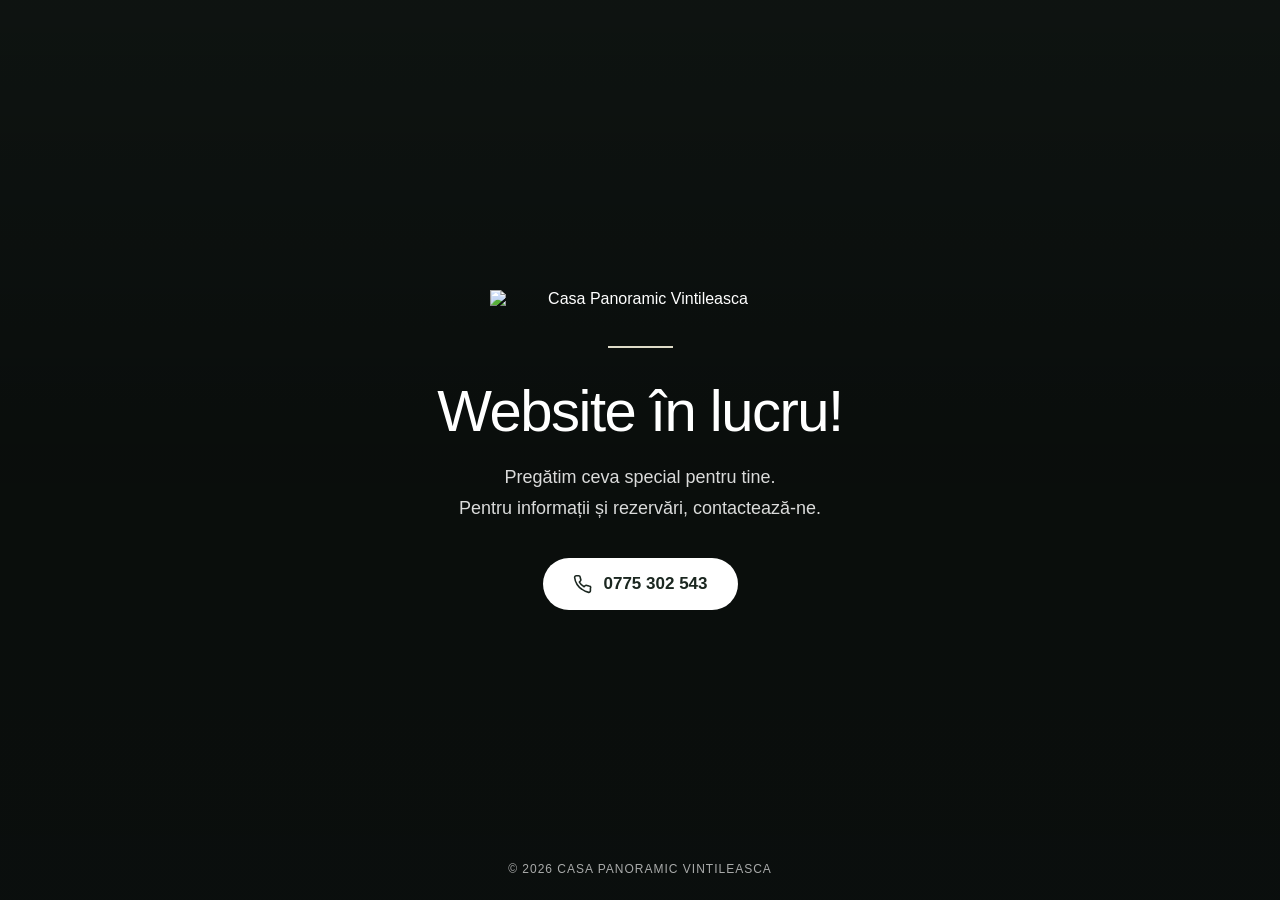
==== index.html @ 6de9b527 "Create index.html" ====
<!DOCTYPE html>
<html lang="ro">
<head>
  <meta charset="UTF-8">
  <meta name="viewport" content="width=device-width, initial-scale=1.0">
  <meta name="theme-color" content="#17201c">

  <title>Casa Panoramic Vintileasca | Website în lucru</title>
  <meta name="description" content="Casa Panoramic Vintileasca – Website în lucru. Pentru informații și rezervări sunați la 0775 302 543.">

  <style>
    * {
      margin: 0;
      padding: 0;
      box-sizing: border-box;
    }

    html, body {
      width: 100%;
      min-height: 100%;
    }

    body {
      font-family: Arial, Helvetica, sans-serif;
      color: #fff;
      background: #17201c;
    }

    .landing {
      position: relative;
      min-height: 100vh;
      min-height: 100svh;
      display: flex;
      justify-content: center;
      align-items: center;
      text-align: center;
      padding: 50px 20px;
      isolation: isolate;
      overflow: hidden;
    }

    .landing::before {
      content: "";
      position: absolute;
      inset: 0;
      z-index: -2;
      background-image: url("landingpage-bg.jpg");
      background-size: cover;
      background-position: center;
      background-repeat: no-repeat;
    }

    .landing::after {
      content: "";
      position: absolute;
      inset: 0;
      z-index: -1;
      background: linear-gradient(
        180deg,
        rgba(0,0,0,.40) 0%,
        rgba(0,0,0,.58) 50%,
        rgba(0,0,0,.55) 100%
      );
    }

    .content {
      width: 100%;
      max-width: 700px;
      display: flex;
      flex-direction: column;
      align-items: center;
      animation: fadeIn 1s ease both;
    }

    .logo {
      display: block;
      width: min(300px, 75vw);
      height: auto;
      object-fit: contain;
      margin-bottom: 38px;
    }

    .divider {
      width: 65px;
      height: 2px;
      background: #dedbc7;
      margin-bottom: 30px;
    }

    h1 {
      font-size: clamp(32px, 5vw, 58px);
      font-weight: 500;
      letter-spacing: -1.5px;
      line-height: 1.15;
      margin-bottom: 18px;
    }

    .description {
      font-size: clamp(15px, 2vw, 18px);
      color: rgba(255,255,255,.85);
      line-height: 1.7;
      margin-bottom: 35px;
    }

    .phone {
      display: inline-flex;
      align-items: center;
      justify-content: center;
      gap: 12px;
      padding: 16px 30px;
      background: #fff;
      color: #1b2720;
      text-decoration: none;
      font-size: 17px;
      font-weight: 600;
      border-radius: 50px;
      transition: all .25s ease;
    }

    .phone:hover {
      background: #e7e5d8;
      transform: translateY(-3px);
      box-shadow: 0 8px 25px rgba(0,0,0,.2);
    }

    .phone svg {
      width: 19px;
      height: 19px;
      fill: none;
      stroke: currentColor;
      stroke-width: 2;
      stroke-linecap: round;
      stroke-linejoin: round;
    }

    .footer {
      position: absolute;
      bottom: 24px;
      left: 15px;
      right: 15px;
      text-align: center;
      font-size: 12px;
      letter-spacing: 1px;
      color: rgba(255,255,255,.65);
    }

    @keyframes fadeIn {
      from {
        opacity: 0;
        transform: translateY(20px);
      }
      to {
        opacity: 1;
        transform: translateY(0);
      }
    }

    @media (max-width: 600px) {
      .landing {
        padding: 55px 22px 75px;
      }

      .landing::before {
        background-position: center center;
      }

      .logo {
        width: min(245px, 70vw);
        margin-bottom: 30px;
      }

      h1 {
        letter-spacing: -.5px;
      }

      .description {
        margin-bottom: 28px;
      }

      .phone {
        padding: 15px 26px;
        font-size: 16px;
      }
    }

    @media (prefers-reduced-motion: reduce) {
      .content {
        animation: none;
      }

      .phone {
        transition: none;
      }
    }
  </style>
</head>
<body>

  <main class="landing">
    <div class="content">

      <img
        src="casa-logo.png"
        alt="Casa Panoramic Vintileasca"
        class="logo"
      >

      <div class="divider"></div>

      <h1>Website în lucru!</h1>

      <p class="description">
        Pregătim ceva special pentru tine.<br>
        Pentru informații și rezervări, contactează-ne.
      </p>

      <a class="phone" href="tel:+40775302543">
        <svg viewBox="0 0 24 24" aria-hidden="true">
          <path d="M22 16.92v3a2 2 0 0 1-2.18 2A19.79 19.79 0 0 1 11.19 18a19.5 19.5 0 0 1-6-6A19.79 19.79 0 0 1 2.09 3.18 2 2 0 0 1 4.08 1h3a2 2 0 0 1 2 1.72c.12.96.35 1.9.68 2.81a2 2 0 0 1-.45 2.11L8.04 8.91a16 16 0 0 0 6 6l1.27-1.27a2 2 0 0 1 2.11-.45c.91.33 1.85.56 2.81.68A2 2 0 0 1 22 16.92z"/>
        </svg>
        0775 302 543
      </a>

    </div>

    <footer class="footer">
      © 2026 CASA PANORAMIC VINTILEASCA
    </footer>
  </main>

</body>
</html>
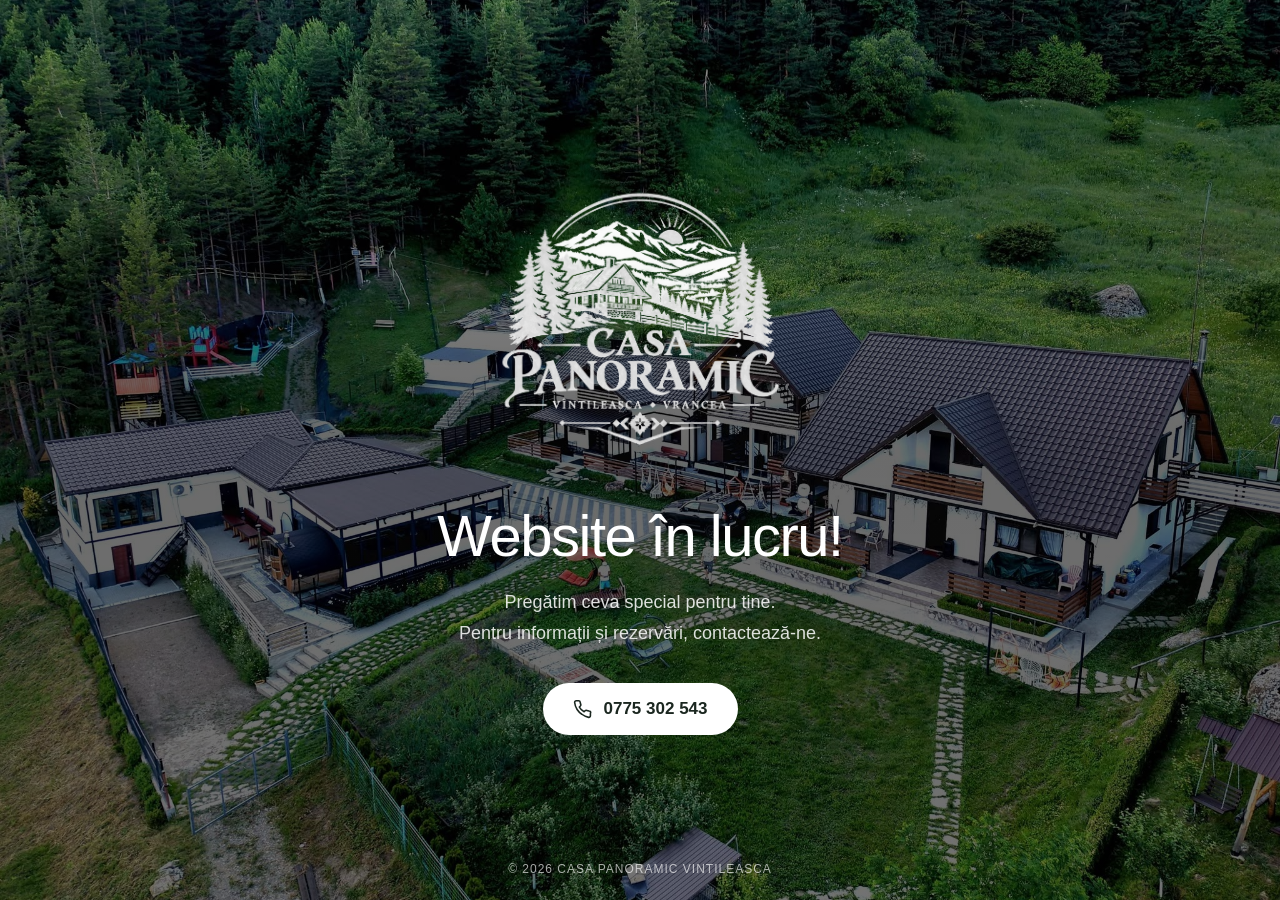
==== commit 01fc811e: "Hide divider element in index.html" ====
--- a/index.html
+++ b/index.html
@@ -82,6 +82,7 @@
     }
 
     .divider {
+      display: none !important;
       width: 65px;
       height: 2px;
       background: #dedbc7;
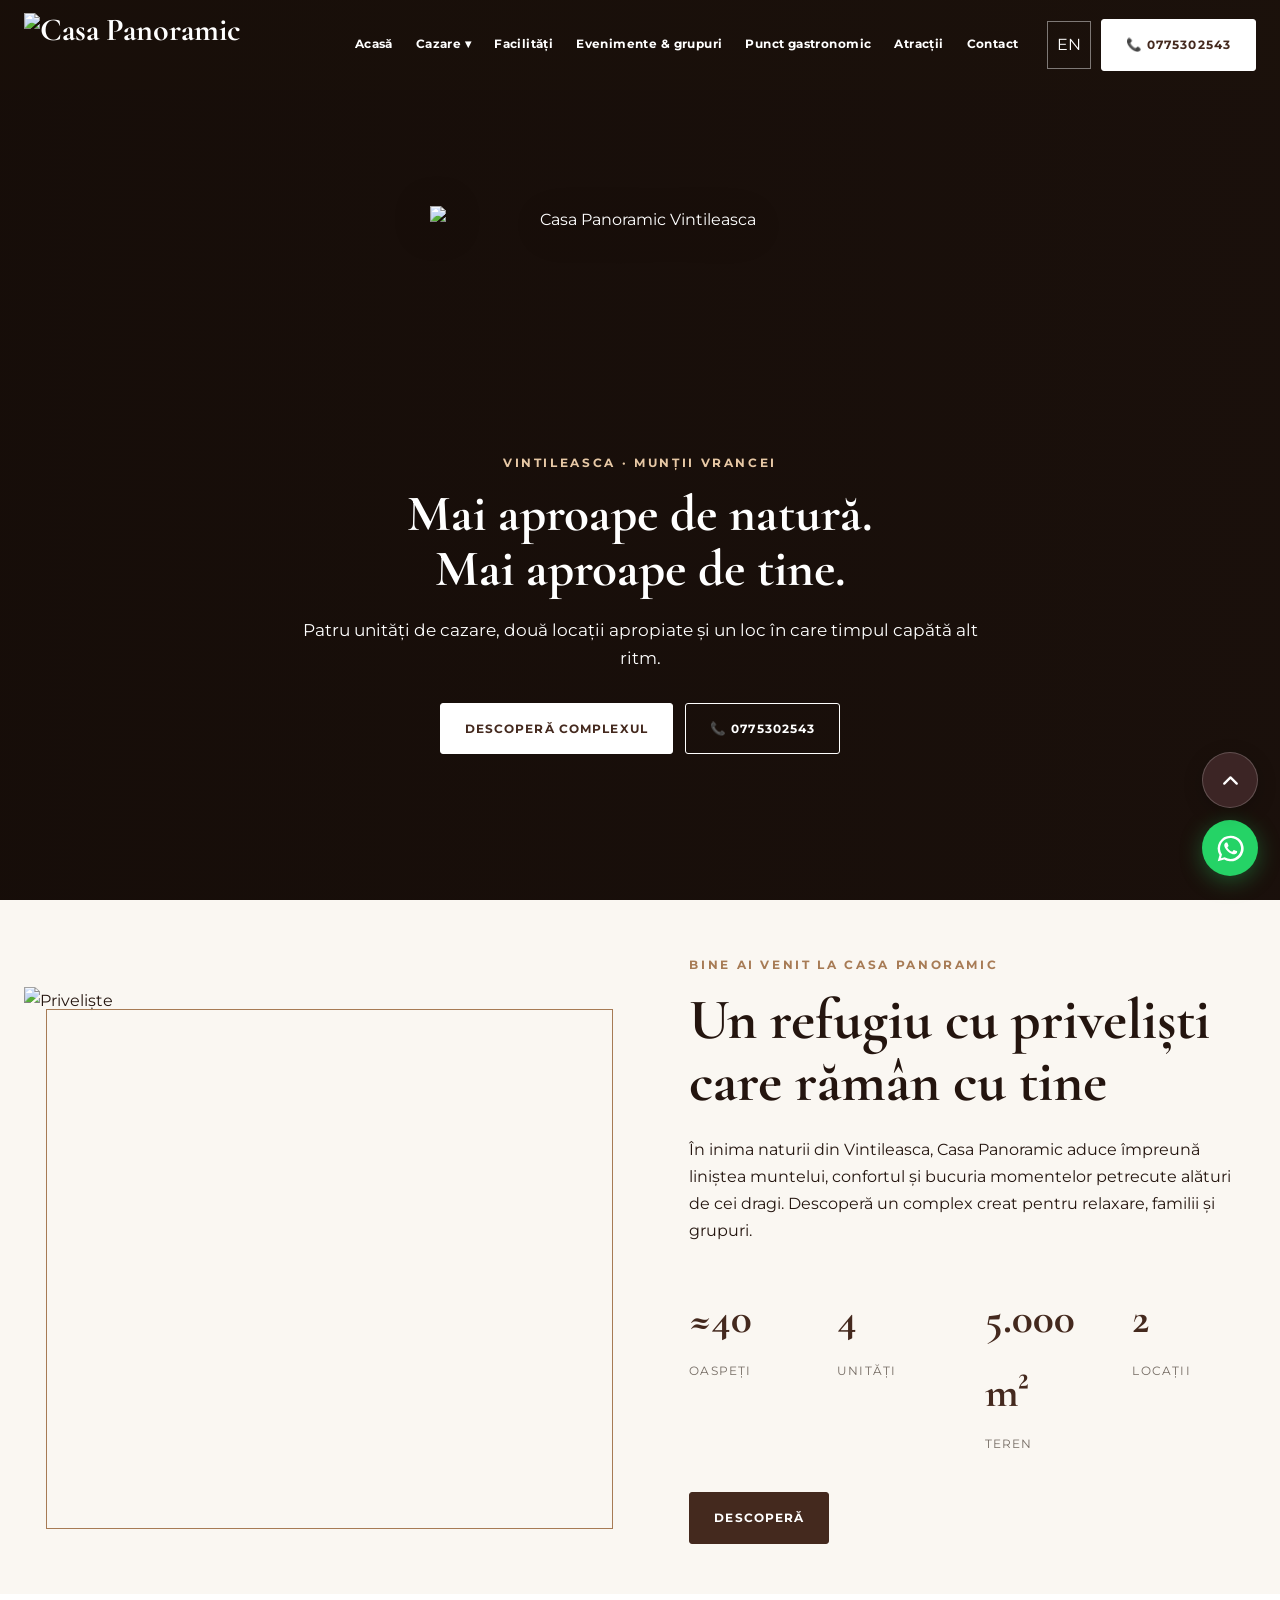
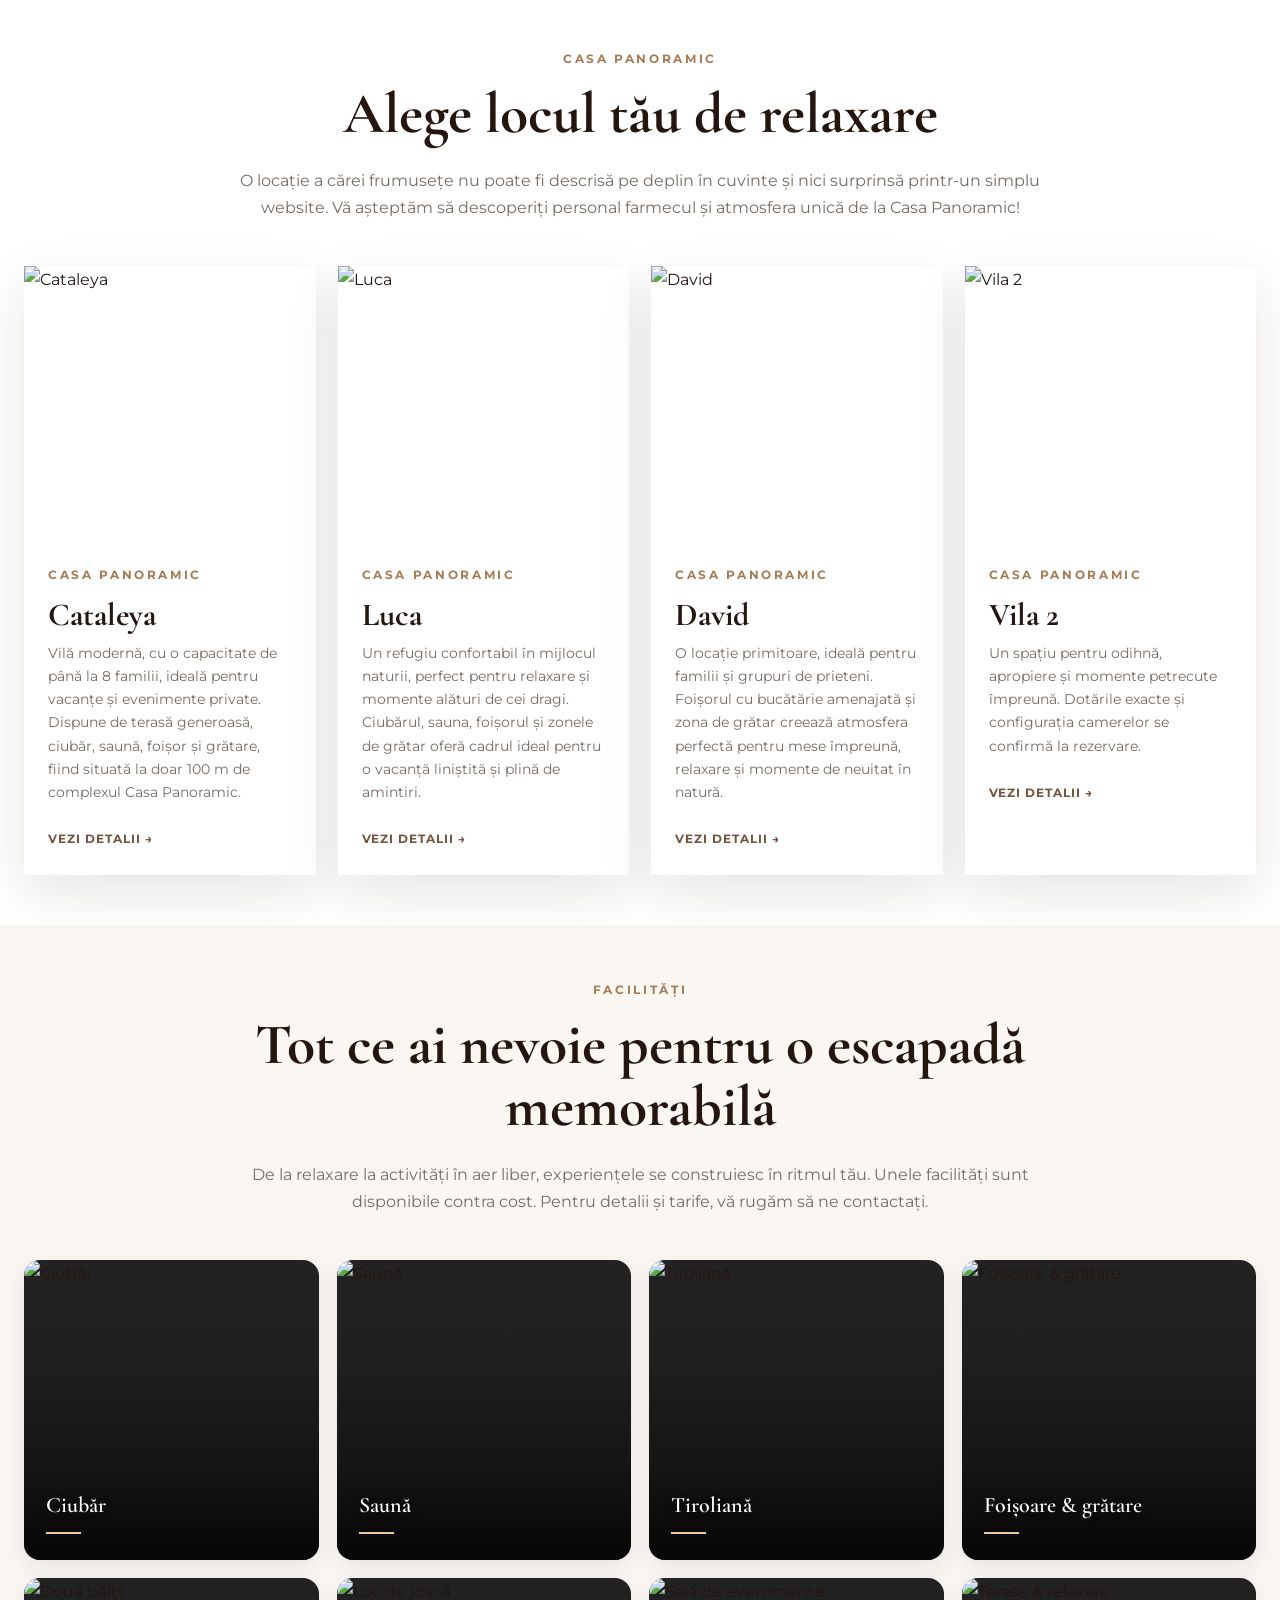
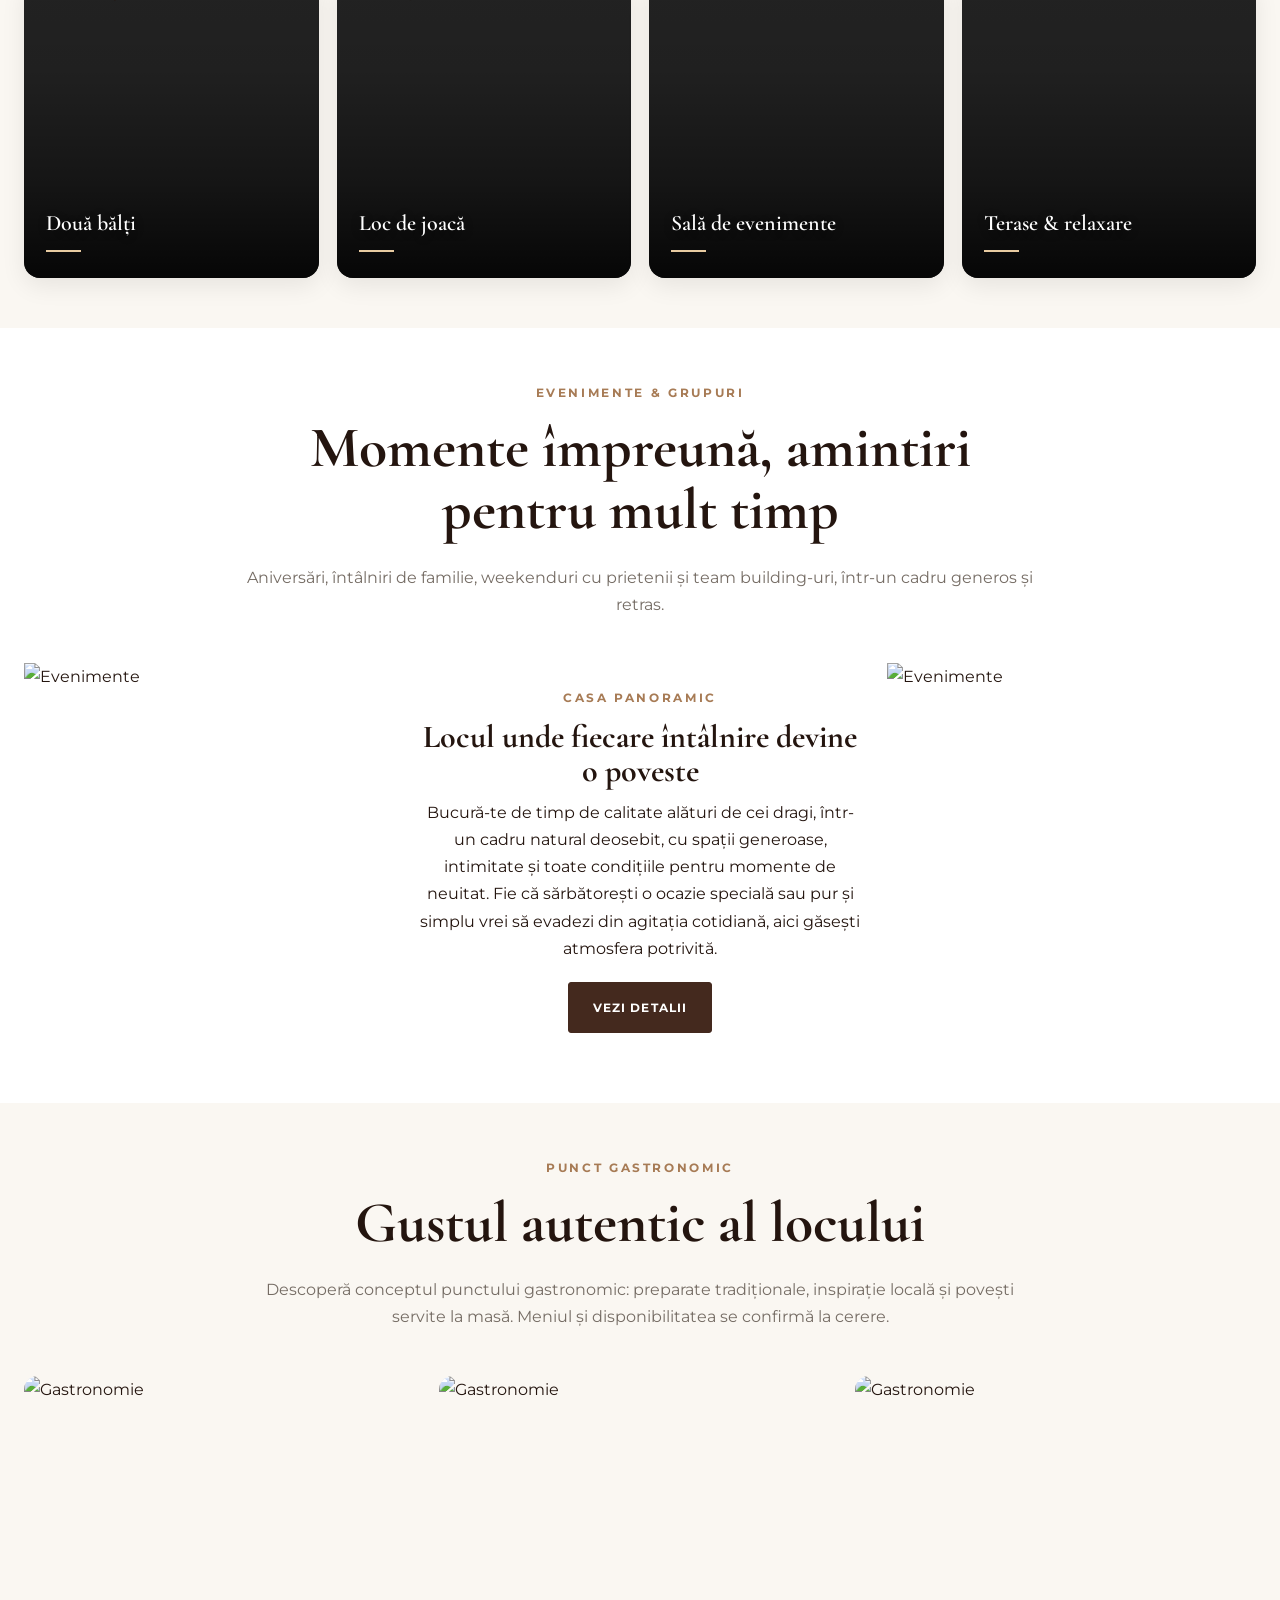
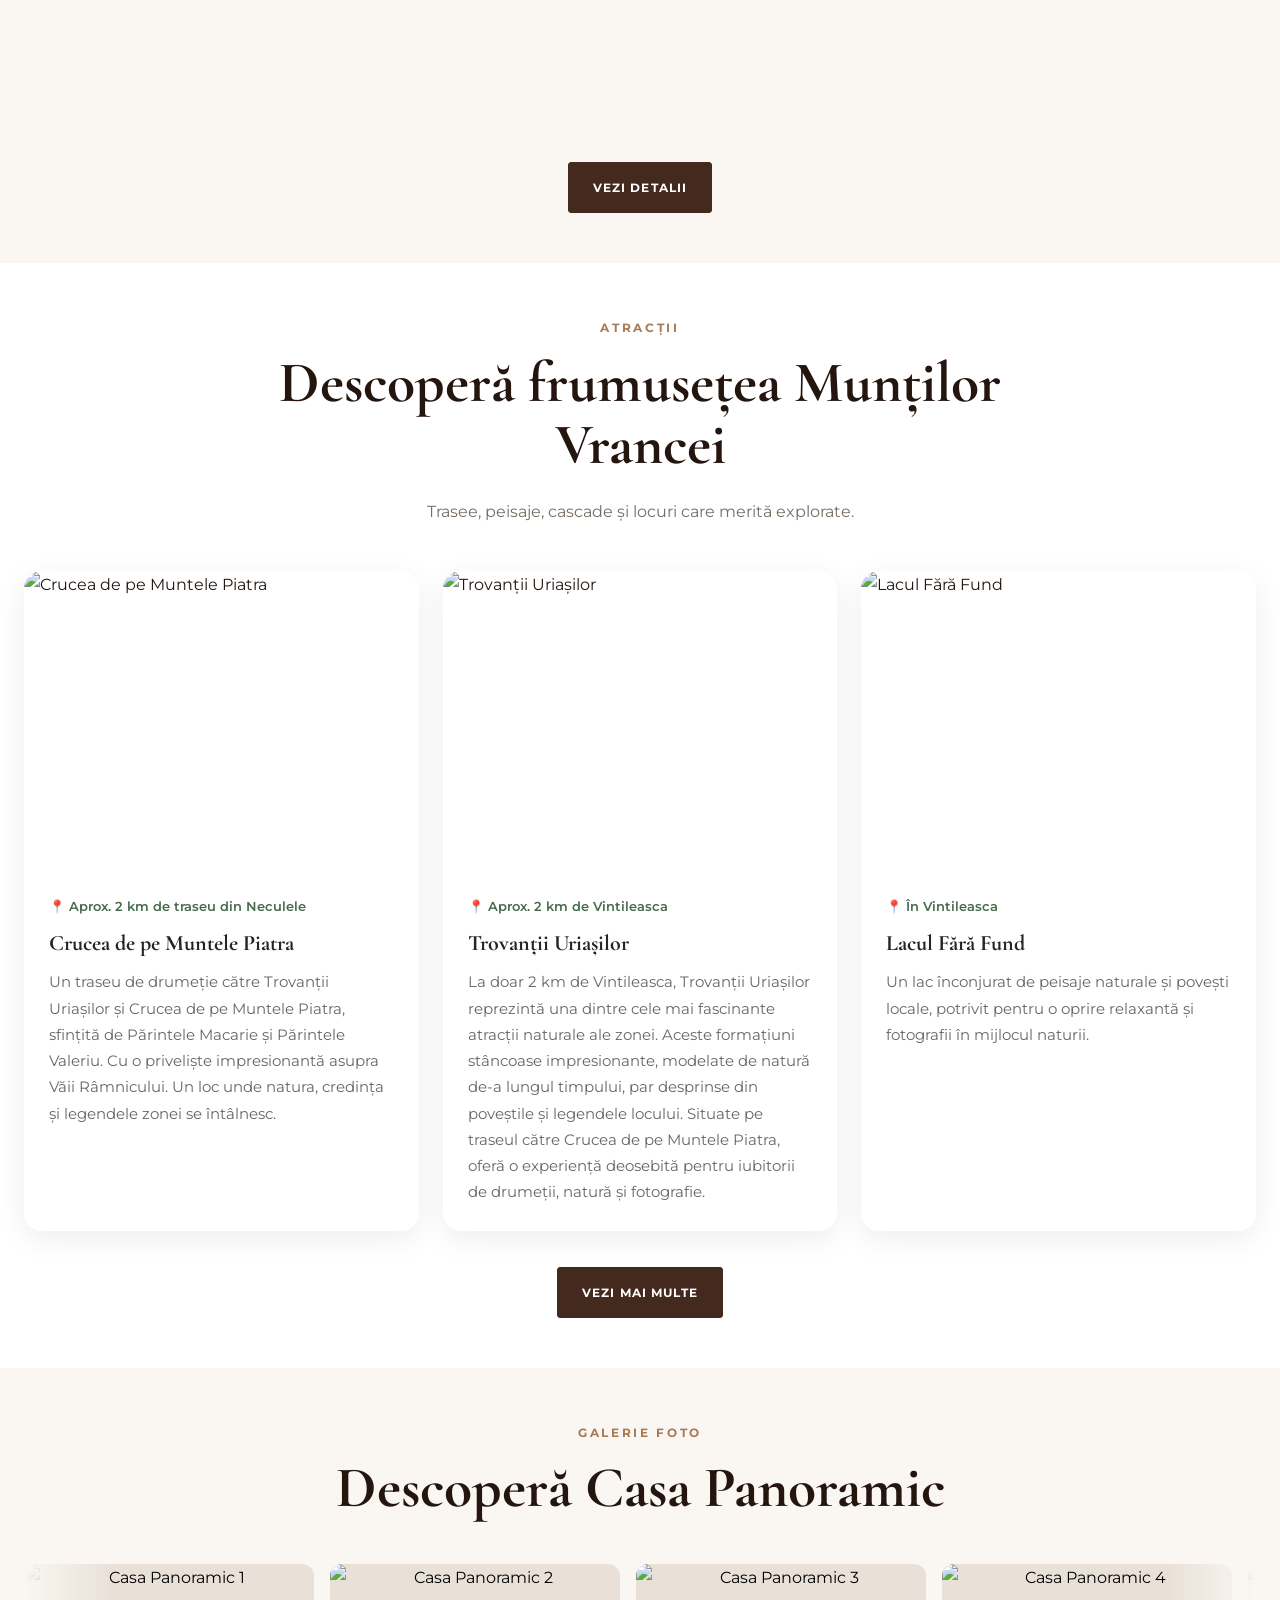
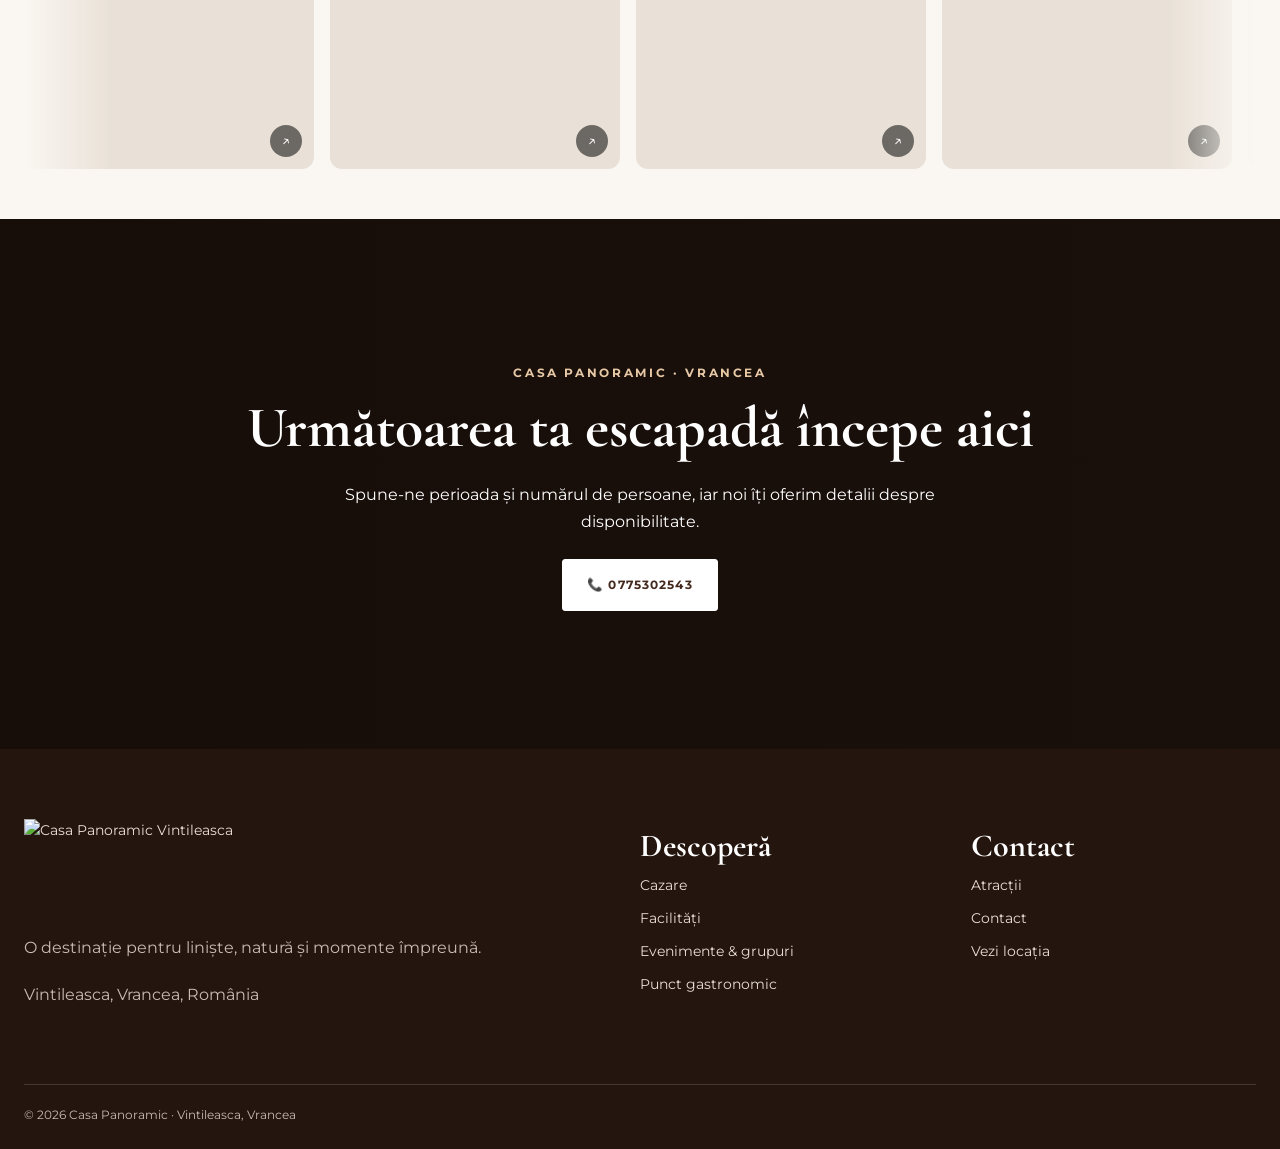
==== commit c018aa71: "Add files via upload" ====
--- a/index.html
+++ b/index.html
@@ -1,234 +1 @@
-
-<!DOCTYPE html>
-<html lang="ro">
-<head>
-  <meta charset="UTF-8">
-  <meta name="viewport" content="width=device-width, initial-scale=1.0">
-  <meta name="theme-color" content="#17201c">
-
-  <title>Casa Panoramic Vintileasca | Website în lucru</title>
-  <meta name="description" content="Casa Panoramic Vintileasca – Website în lucru. Pentru informații și rezervări sunați la 0775 302 543.">
-
-  <style>
-    * {
-      margin: 0;
-      padding: 0;
-      box-sizing: border-box;
-    }
-
-    html, body {
-      width: 100%;
-      min-height: 100%;
-    }
-
-    body {
-      font-family: Arial, Helvetica, sans-serif;
-      color: #fff;
-      background: #17201c;
-    }
-
-    .landing {
-      position: relative;
-      min-height: 100vh;
-      min-height: 100svh;
-      display: flex;
-      justify-content: center;
-      align-items: center;
-      text-align: center;
-      padding: 50px 20px;
-      isolation: isolate;
-      overflow: hidden;
-    }
-
-    .landing::before {
-      content: "";
-      position: absolute;
-      inset: 0;
-      z-index: -2;
-      background-image: url("landingpage-bg.jpg");
-      background-size: cover;
-      background-position: center;
-      background-repeat: no-repeat;
-    }
-
-    .landing::after {
-      content: "";
-      position: absolute;
-      inset: 0;
-      z-index: -1;
-      background: linear-gradient(
-        180deg,
-        rgba(0,0,0,.40) 0%,
-        rgba(0,0,0,.58) 50%,
-        rgba(0,0,0,.55) 100%
-      );
-    }
-
-    .content {
-      width: 100%;
-      max-width: 700px;
-      display: flex;
-      flex-direction: column;
-      align-items: center;
-      animation: fadeIn 1s ease both;
-    }
-
-    .logo {
-      display: block;
-      width: min(300px, 75vw);
-      height: auto;
-      object-fit: contain;
-      margin-bottom: 38px;
-    }
-
-    .divider {
-      display: none !important;
-      width: 65px;
-      height: 2px;
-      background: #dedbc7;
-      margin-bottom: 30px;
-    }
-
-    h1 {
-      font-size: clamp(32px, 5vw, 58px);
-      font-weight: 500;
-      letter-spacing: -1.5px;
-      line-height: 1.15;
-      margin-bottom: 18px;
-    }
-
-    .description {
-      font-size: clamp(15px, 2vw, 18px);
-      color: rgba(255,255,255,.85);
-      line-height: 1.7;
-      margin-bottom: 35px;
-    }
-
-    .phone {
-      display: inline-flex;
-      align-items: center;
-      justify-content: center;
-      gap: 12px;
-      padding: 16px 30px;
-      background: #fff;
-      color: #1b2720;
-      text-decoration: none;
-      font-size: 17px;
-      font-weight: 600;
-      border-radius: 50px;
-      transition: all .25s ease;
-    }
-
-    .phone:hover {
-      background: #e7e5d8;
-      transform: translateY(-3px);
-      box-shadow: 0 8px 25px rgba(0,0,0,.2);
-    }
-
-    .phone svg {
-      width: 19px;
-      height: 19px;
-      fill: none;
-      stroke: currentColor;
-      stroke-width: 2;
-      stroke-linecap: round;
-      stroke-linejoin: round;
-    }
-
-    .footer {
-      position: absolute;
-      bottom: 24px;
-      left: 15px;
-      right: 15px;
-      text-align: center;
-      font-size: 12px;
-      letter-spacing: 1px;
-      color: rgba(255,255,255,.65);
-    }
-
-    @keyframes fadeIn {
-      from {
-        opacity: 0;
-        transform: translateY(20px);
-      }
-      to {
-        opacity: 1;
-        transform: translateY(0);
-      }
-    }
-
-    @media (max-width: 600px) {
-      .landing {
-        padding: 55px 22px 75px;
-      }
-
-      .landing::before {
-        background-position: center center;
-      }
-
-      .logo {
-        width: min(245px, 70vw);
-        margin-bottom: 30px;
-      }
-
-      h1 {
-        letter-spacing: -.5px;
-      }
-
-      .description {
-        margin-bottom: 28px;
-      }
-
-      .phone {
-        padding: 15px 26px;
-        font-size: 16px;
-      }
-    }
-
-    @media (prefers-reduced-motion: reduce) {
-      .content {
-        animation: none;
-      }
-
-      .phone {
-        transition: none;
-      }
-    }
-  </style>
-</head>
-<body>
-
-  <main class="landing">
-    <div class="content">
-
-      <img
-        src="casa-logo.png"
-        alt="Casa Panoramic Vintileasca"
-        class="logo"
-      >
-
-      <div class="divider"></div>
-
-      <h1>Website în lucru!</h1>
-
-      <p class="description">
-        Pregătim ceva special pentru tine.<br>
-        Pentru informații și rezervări, contactează-ne.
-      </p>
-
-      <a class="phone" href="tel:+40775302543">
-        <svg viewBox="0 0 24 24" aria-hidden="true">
-          <path d="M22 16.92v3a2 2 0 0 1-2.18 2A19.79 19.79 0 0 1 11.19 18a19.5 19.5 0 0 1-6-6A19.79 19.79 0 0 1 2.09 3.18 2 2 0 0 1 4.08 1h3a2 2 0 0 1 2 1.72c.12.96.35 1.9.68 2.81a2 2 0 0 1-.45 2.11L8.04 8.91a16 16 0 0 0 6 6l1.27-1.27a2 2 0 0 1 2.11-.45c.91.33 1.85.56 2.81.68A2 2 0 0 1 22 16.92z"/>
-        </svg>
-        0775 302 543
-      </a>
-
-    </div>
-
-    <footer class="footer">
-      © 2026 CASA PANORAMIC VINTILEASCA
-    </footer>
-  </main>
-
-</body>
-</html>
+<!doctype html><html lang="ro"><head><meta charset="utf-8"><meta name="viewport" content="width=device-width,initial-scale=1"><meta name="theme-color" content="#44291e"><meta name="description" content="Casa Panoramic Vintileasca, Vrancea — cazare în natură, vile și case, facilități, evenimente și gastronomie locală."><link rel="preconnect" href="https://fonts.googleapis.com"><link rel="preconnect" href="https://fonts.gstatic.com" crossorigin><link href="https://fonts.googleapis.com/css2?family=Cormorant+Garamond:wght@400;500;600;700&family=Montserrat:wght@400;500;600;700&display=swap" rel="stylesheet"><link rel="stylesheet" href="style.css"><title>Casa Panoramic | Vintileasca</title></head><body><div id="app"></div><script src="config.js"></script><script src="site.js"></script></body></html>
--- a/style.css
+++ b/style.css
@@ -0,0 +1,1280 @@
+:root{--chocolate:#44291e;--chocolate-dark:#24150f;--chocolate-light:#76513d;--cream:#faf7f2;--white:#fff;--sand:#e8ded0;--muted:#756c64;--accent:#a77b55;--overlay:rgba(24,16,12,.53);--radius:18px;--max:1240px;--shadow:0 18px 50px rgba(43,25,14,.11)}
+*{box-sizing:border-box}html{scroll-behavior:smooth}body{margin:0;background:var(--cream);color:var(--chocolate-dark);font-family:'Montserrat',Arial,sans-serif;line-height:1.7}h1,h2,h3,.brand{font-family:'Cormorant Garamond',Georgia,serif;line-height:1.08}h1{font-size:clamp(2.5rem,4vw,7rem);margin:18px 0}h2{font-size:clamp(2.6rem,4.5vw,4.7rem);margin:12px 0 22px}h3{font-size:2rem;margin:10px 0}p{margin:0 0 20px}a{text-decoration:none;color:inherit}img{display:block;max-width:100%}button,input,textarea{font:inherit}.container{width:min(var(--max),calc(100% - 48px));margin:auto}.eyebrow{text-transform:uppercase;letter-spacing:.23em;font-size:.72rem;font-weight:700;color:var(--accent)}.btn{display:inline-flex;align-items:center;justify-content:center;gap:12px;background:var(--chocolate);color:var(--white);padding:14px 24px;border:1px solid var(--chocolate);border-radius:3px;font-size:.78rem;letter-spacing:.09em;text-transform:uppercase;font-weight:700;cursor:pointer;transition:.25s}.btn:hover{background:var(--chocolate-light);transform:translateY(-2px)}.btn.light{background:var(--white);color:var(--chocolate);border-color:var(--white)}.btn.outline{background:transparent;color:inherit;border-color:currentColor}.site-header{position:fixed;top:0;left:0;width:100%;z-index:100;background:rgba(35,22,16,.18);color:white;transition:.3s}.site-header.scrolled,.site-header.open{background:var(--chocolate-dark);box-shadow:0 8px 30px #0002}.nav{height:90px;display:flex;align-items:center;gap:28px}.brand{font-size:2rem;font-weight:700;white-space:nowrap}.brand small{display:block;font:500 .55rem Montserrat,Arial,sans-serif;letter-spacing:.24em;text-transform:uppercase}.nav-links{display:flex;align-items:center;gap:23px;margin-left:auto}.nav-links>a,.dropdown-toggle{font-size:.73rem;font-weight:700;letter-spacing:.035em;color:inherit}.dropdown{position:relative}.dropdown-toggle{border:0;background:transparent;cursor:pointer;padding:16px 0}.dropdown-menu{position:absolute;top:100%;left:0;min-width:210px;background:var(--white);color:var(--chocolate);box-shadow:var(--shadow);padding:10px;display:none}.dropdown:hover .dropdown-menu,.dropdown:focus-within .dropdown-menu,.dropdown.active .dropdown-menu{display:grid}.dropdown-menu a{padding:9px 12px;font-size:.8rem}.dropdown-menu a:hover{background:var(--cream)}.nav-actions{display:flex;align-items:center;gap:10px}.lang{background:transparent;color:white;border:1px solid #ffffff70;padding:9px;cursor:pointer}.menu-toggle{display:none;background:none;color:white;border:0;font-size:1.6rem}.hero,.video-band{position:relative;overflow:hidden;color:white;background:var(--chocolate-dark)}.hero{min-height:100svh;display:flex;align-items:center;text-align:center}.hero.inner{min-height:68vh}.hero:after,.video-band:after{content:'';position:absolute;inset:0;background:linear-gradient(90deg,rgba(18,10,6,.6),rgba(18,10,6,.28)),var(--overlay)}.hero video,.video-band video,.hero .fallback,.video-band .fallback{position:absolute;width:100%;height:100%;inset:0;object-fit:cover}.hero .content,.video-band .content{position:relative;z-index:2;width:min(960px,calc(100% - 40px));margin:auto;padding:150px 0 90px}.hero .eyebrow,.video-band .eyebrow{color:#e7c8a5}.hero p{font-size:1.05rem;max-width:680px;margin:0 auto 30px}.hero-buttons{display:flex;justify-content:center;gap:12px;flex-wrap:wrap}.section{padding:50px 0}.section.alt{background:white}.section-head{text-align:center;max-width:800px;margin:0 auto 45px}.section-head p{color:var(--muted)}.split{display:grid;grid-template-columns:1fr 1fr;gap:8%;align-items:center}.split .image-wrap{position:relative}.split img{width:100%;height:520px;object-fit:cover}.split .image-wrap:after{content:'';position:absolute;border:1px solid var(--accent);inset:22px -22px -22px 22px;pointer-events:none}.split.reverse .image-wrap{order:2}.stat-row{display:grid;grid-template-columns:repeat(4,1fr);gap:24px;margin-top:38px}.stat strong{display:block;font-family:'Cormorant Garamond',Georgia,serif;font-size:2.7rem;color:var(--chocolate)}.stat span{font-size:.75rem;color:var(--muted);text-transform:uppercase;letter-spacing:.1em}.cards{display:grid;grid-template-columns:repeat(4,1fr);gap:22px}.card{background:white;box-shadow:var(--shadow);overflow:hidden;transition:transform .3s}.card:hover{transform:translateY(-7px)}.card img{height:270px;width:100%;object-fit:cover;transition:transform .6s}.card:hover img{transform:scale(1.045)}.card .card-body{padding:24px}.card p{font-size:.85rem;color:var(--muted)}.card .text-link{font-weight:700;font-size:.78rem;color:var(--chocolate-light);text-transform:uppercase;letter-spacing:.08em}.video-band{min-height:530px;display:flex;align-items:center;text-align:center}.video-band .content{padding:120px 0}.video-band p{max-width:680px;margin:0 auto 24px}.feature-grid{display:grid;grid-template-columns:repeat(4,1fr);gap:18px}.feature{padding:35px 20px;background:white;border:1px solid var(--sand);text-align:center}.feature .symbol{font-size:2rem;color:var(--accent)}.feature h3{font-size:1.6rem}.photo-triptych{display:grid;grid-template-columns:repeat(3,1fr);gap:14px}.photo-triptych img{height:350px;width:100%;object-fit:cover;border-radius:14px;}.duo-images{display:grid;grid-template-columns:1fr 1.2fr 1fr;gap:25px;align-items:center}.duo-images img{height:390px;width:100%;object-fit:cover}.duo-images .middle{text-align:center}.marquee{overflow:hidden;mask-image:linear-gradient(to right,transparent,black 7%,black 93%,transparent)}.marquee-track{display:flex;width:max-content;gap:14px;animation:move 55s linear infinite}.marquee:hover .marquee-track{animation-play-state:paused}.marquee img{width:360px;height:270px;object-fit:cover;flex:none}@keyframes move{to{transform:translateX(-50%)}}.attraction-grid{display:grid;grid-template-columns:repeat(3,1fr);gap:20px}.attraction-grid article{position:relative;min-height:350px;overflow:hidden}.attraction-grid img{width:100%;height:350px;object-fit:cover}.attraction-grid h3{position:absolute;bottom:0;left:0;right:0;color:white;margin:0;padding:60px 20px 20px;background:linear-gradient(transparent,#000b);font-size:1.8rem}.slider{position:relative;overflow:hidden}.slider-viewport{overflow:hidden}.slider-track{display:flex;transition:transform .6s ease}.slider-track img{width:100%;aspect-ratio:16/9;object-fit:cover;flex:0 0 100%}.slider-controls{position:absolute;bottom:18px;right:18px;display:flex;gap:8px}.slider-controls button{background:#fffdf0;border:0;padding:9px 15px;cursor:pointer}.unit-layout{display:grid;grid-template-columns:1.25fr .75fr;gap:60px;align-items:center}.checklist{padding-left:20px}.checklist li{margin:12px 0}.contact-grid{display:grid;grid-template-columns:1fr 1fr;gap:70px}.contact-grid input,.contact-grid textarea{display:block;width:100%;border:1px solid var(--sand);padding:15px;margin:0 0 14px;background:white}.contact-grid textarea{min-height:160px}.footer{background:var(--chocolate-dark);color:white;padding:70px 0 24px}.footer-grid{display:grid;grid-template-columns:2fr 1fr 1fr;gap:45px}.footer a{display:block;font-size:.85rem;margin-bottom:10px;color:#e9ded7}.footer p{color:#c8bcb4}.footer-bottom{border-top:1px solid #ffffff25;padding-top:20px;margin-top:55px;font-size:.75rem;color:#c8bcb4}.reveal{opacity:0;transform:translateY(25px);transition:opacity .8s,transform .8s}.reveal.visible{opacity:1;transform:none}.center{text-align:center}.mt{margin-top:36px}.floating-contact{position:fixed;bottom:25px;right:25px;z-index:90;border-radius:50%;height:56px;width:56px;background:var(--chocolate);color:white;display:grid;place-items:center;box-shadow:var(--shadow);font-size:1.3rem}.notice{font-size:.78rem;color:var(--muted)}
+@media(max-width:1100px){.nav-links{gap:12px}.nav-links>a,.dropdown-toggle{font-size:.65rem}.cards{grid-template-columns:repeat(2,1fr)}.feature-grid{grid-template-columns:repeat(2,1fr)}}
+@media(max-width:850px){.nav{height:75px}.menu-toggle{display:block}.nav-links{display:none;position:absolute;top:75px;left:0;right:0;background:var(--chocolate-dark);padding:22px 24px;max-height:calc(100vh - 75px);overflow:auto;flex-direction:column;align-items:stretch;gap:12px}.site-header.open .nav-links{display:flex}.dropdown-menu{position:static;box-shadow:none;background:#ffffff10;color:white;margin-top:5px}.nav-actions{margin-left:auto}.nav-actions .btn{display:none}.split,.unit-layout,.contact-grid{grid-template-columns:1fr;gap:35px}.split.reverse .image-wrap{order:0}.split img{height:380px}.stat-row{grid-template-columns:repeat(2,1fr)}.duo-images{grid-template-columns:1fr 1fr}.duo-images .middle{grid-column:1/-1;grid-row:1}.duo-images img{height:250px}.attraction-grid{grid-template-columns:1fr 1fr}.footer-grid{grid-template-columns:1fr 1fr}.footer-grid>div:first-child{grid-column:1/-1}}
+@media(max-width:540px){.container{width:calc(100% - 32px)}.section{padding:75px 0}.hero .content{padding:140px 0 70px}.cards,.feature-grid,.attraction-grid,.photo-triptych{grid-template-columns:1fr}.card img{height:280px}.photo-triptych img{height:240px}.stat-row{gap:10px}.stat strong{font-size:2.1rem}.duo-images{gap:8px}.duo-images img{height:200px}.marquee img{width:260px;height:200px}.footer-grid{grid-template-columns:1fr}.footer-grid>div:first-child{grid-column:auto}.hero.inner{min-height:60vh}.slider-track img{aspect-ratio:4/3}.brand{font-size:1.55rem}}
+@media(prefers-reduced-motion:reduce){*,*:before,*:after{animation-duration:.01ms!important;transition-duration:.01ms!important}.reveal{opacity:1;transform:none}}
+
+/* CASA PANORAMIC — GALERII RESPONSIVE SI LIGHTBOX */
+html,body{max-width:100%;overflow-x:clip}
+.unit-layout,.unit-layout>div,.slider,.slider-viewport{min-width:0;max-width:100%}
+.slider{width:100%;overflow:hidden;border-radius:var(--radius);background:#eee8df}
+.slider-viewport{width:100%;overflow:hidden}
+.slider-track{display:flex;width:100%;transition:transform .6s ease;will-change:transform}
+.slider-track .cp-slide{display:flex;align-items:center;justify-content:center;flex:0 0 100%;min-width:0;width:100%;height:clamp(260px,35vw,490px);padding:0;border:0;background:#eee8df;cursor:zoom-in}
+.slider-track .cp-slide img{display:block;width:100%;height:100%;max-width:100%;object-fit:contain;aspect-ratio:auto}
+.slider-controls{z-index:2}
+.cp-gallery-grid{display:grid;grid-template-columns:repeat(4,minmax(0,1fr));gap:14px;width:100%;min-width:0}
+.cp-gallery-item{position:relative;display:flex;align-items:center;justify-content:center;min-width:0;width:100%;height:215px;padding:0;border:1px solid var(--sand);border-radius:10px;overflow:hidden;background:#eee8df;cursor:zoom-in}
+.cp-gallery-item img{width:100%;height:100%;max-width:100%;object-fit:contain;transition:transform .3s ease}
+.cp-gallery-item:hover img{transform:scale(1.035)}
+.cp-gallery-zoom{position:absolute;right:9px;bottom:9px;display:grid;place-items:center;width:30px;height:30px;border-radius:50%;background:var(--chocolate);color:white;font-size:17px}
+.cp-lightbox[hidden]{display:none!important}
+.cp-lightbox{position:fixed;inset:0;z-index:99999;display:flex;align-items:center;justify-content:center;background:rgba(13,10,8,.96);color:white;touch-action:pan-y}
+body.cp-lightbox-open{overflow:hidden}
+.cp-lb-content{display:flex;flex-direction:column;align-items:center;justify-content:center;max-width:calc(100vw - 120px);width:100%;height:100%;padding:45px 0;min-width:0}
+.cp-lb-content img{display:block;max-width:100%;max-height:calc(100dvh - 115px);width:auto;height:auto;object-fit:contain}
+.cp-lb-count{padding-top:12px;font-size:13px;letter-spacing:.12em}
+.cp-lightbox button{position:absolute;z-index:2;border:1px solid #ffffff55;background:#24150fc9;color:white;cursor:pointer;border-radius:50%;width:46px;height:46px;font-size:30px;line-height:1}
+.cp-lb-close{top:16px;right:16px}.cp-lb-prev{left:14px;top:50%;transform:translateY(-50%)}.cp-lb-next{right:14px;top:50%;transform:translateY(-50%)}
+@media(max-width:850px){.cp-gallery-grid{grid-template-columns:repeat(3,minmax(0,1fr))}.cp-gallery-item{height:180px}.unit-layout{grid-template-columns:minmax(0,1fr)}}
+@media(max-width:540px){.cp-gallery-grid{grid-template-columns:repeat(2,minmax(0,1fr));gap:9px}.cp-gallery-item{height:155px}.slider-track .cp-slide{height:310px}.cp-lb-content{max-width:calc(100vw - 24px);padding:70px 0}.cp-lb-content img{max-height:calc(100dvh - 155px)}.cp-lb-prev,.cp-lb-next{top:auto;bottom:15px;transform:none}.cp-lb-prev{left:16px}.cp-lb-next{right:16px}}
+
+/* ==========================================
+   CASA PANORAMIC - VIDEOCLIPURI UNITĂȚI
+========================================== */
+
+.cp-unit-videos {
+  width: 100%;
+  overflow: hidden;
+}
+
+.unit-video-grid {
+  display: grid;
+  grid-template-columns: repeat(2, minmax(0, 1fr));
+  gap: 30px;
+  width: 100%;
+}
+
+.unit-video-card {
+  min-width: 0;
+  overflow: hidden;
+  background: #fff;
+  border: 1px solid var(--sand);
+  box-shadow: var(--shadow);
+  border-radius: 12px;
+}
+
+.unit-video-media {
+  position: relative;
+  width: 100%;
+  overflow: hidden;
+  background: #1c130e;
+}
+
+.unit-video-media video {
+  display: block;
+  width: 100%;
+  max-width: 100%;
+  aspect-ratio: 16 / 9;
+  object-fit: contain;
+  background: #1c130e;
+}
+
+.unit-video-info {
+  padding: 22px 25px 26px;
+}
+
+.unit-video-info .eyebrow {
+  color: var(--accent);
+}
+
+.unit-video-info h3 {
+  margin: 8px 0 0;
+  font-size: clamp(1.5rem, 2.5vw, 2rem);
+  color: var(--chocolate);
+}
+
+@media (max-width: 767px) {
+  .unit-video-grid {
+    grid-template-columns: 1fr;
+    gap: 22px;
+  }
+
+  .unit-video-info {
+    padding: 18px 20px;
+  }
+}
+
+
+/* ==========================================
+   CASA PANORAMIC - REELS COMPACT
+========================================== */
+
+/* Aceeași secțiune cu prezentarea casei */
+
+.cp-unit-main-section {
+  padding-bottom: 48px;
+}
+
+.cp-unit-main-section .unit-layout {
+  margin-bottom: 0;
+}
+
+.cp-unit-reels-block {
+  width: 100%;
+  margin: 42px auto 0;
+  padding: 0;
+  text-align: center;
+}
+
+.cp-unit-reels-heading {
+  max-width: 700px;
+  margin: 0 auto 24px;
+}
+
+.cp-unit-reels-heading .eyebrow {
+  display: block;
+  margin-bottom: 9px;
+}
+
+.cp-unit-reels-heading h2 {
+  margin: 0 0 10px;
+  color: var(--chocolate);
+  font-size: clamp(1.8rem, 3vw, 2.5rem);
+}
+
+.cp-unit-reels-heading p {
+  margin: 0;
+  color: var(--muted);
+  line-height: 1.6;
+}
+
+/* Slider video - compact pe desktop */
+
+.cp-reels {
+  position: relative;
+  width: min(100%, 310px);
+  margin: 0 auto;
+  overflow: hidden;
+  border-radius: 14px;
+  background: #17100d;
+  box-shadow: 0 15px 45px rgba(35,20,12,.17);
+  isolation: isolate;
+  outline-offset: 5px;
+}
+
+.cp-reels-viewport {
+  position: relative;
+  width: 100%;
+  overflow: hidden;
+  touch-action: pan-y;
+}
+
+.cp-reels-track {
+  display: flex;
+  width: 100%;
+  transition: transform .4s cubic-bezier(.22,1,.36,1);
+  will-change: transform;
+}
+
+.cp-reel {
+  position: relative;
+  flex: 0 0 100%;
+  width: 100%;
+  min-width: 0;
+  aspect-ratio: 9 / 16;
+  overflow: hidden;
+  background: #17100d;
+  cursor: pointer;
+}
+
+.cp-reel video {
+  position: absolute;
+  inset: 0;
+  display: block;
+  width: 100%;
+  height: 100%;
+  object-fit: contain;
+  background: #17100d;
+  pointer-events: none;
+}
+
+/* Gradient discret peste video */
+
+.cp-reel-shade {
+  position: absolute;
+  z-index: 1;
+  inset: 0;
+  pointer-events: none;
+  background: linear-gradient(
+    to top,
+    rgba(0,0,0,.78) 0%,
+    rgba(0,0,0,.22) 24%,
+    transparent 48%
+  );
+}
+
+/* Titlul peste video */
+
+.cp-reel-overlay {
+  position: absolute;
+  z-index: 2;
+  left: 0;
+  right: 0;
+  bottom: 0;
+  padding: 45px 18px 35px;
+  text-align: left;
+  color: #fff;
+  pointer-events: none;
+}
+
+.cp-reel-label {
+  display: block;
+  margin-bottom: 6px;
+  color: #e7c8a5;
+  font-family: 'Montserrat', sans-serif;
+  font-size: 9px;
+  font-weight: 700;
+  letter-spacing: .16em;
+}
+
+.cp-reel-overlay h3 {
+  margin: 0;
+  color: #fff;
+  font-size: clamp(1.35rem, 2vw, 1.8rem);
+  line-height: 1.15;
+}
+
+/* Buton Play / Pause */
+
+.cp-reel-toggle {
+  position: absolute;
+  z-index: 4;
+  top: 50%;
+  left: 50%;
+  transform: translate(-50%, -50%);
+  display: grid;
+  place-items: center;
+  width: 55px;
+  height: 55px;
+  padding: 0;
+  border: 1px solid rgba(255,255,255,.4);
+  border-radius: 50%;
+  background: rgba(20,12,8,.48);
+  color: #fff;
+  font-size: 24px;
+  cursor: pointer;
+  backdrop-filter: blur(8px);
+  opacity: 0;
+  transition: opacity .2s, background .2s;
+}
+
+.cp-reel:hover .cp-reel-toggle,
+.cp-reel-toggle:focus-visible,
+.cp-reel.cp-reel-paused .cp-reel-toggle {
+  opacity: 1;
+}
+
+.cp-reel-toggle:hover {
+  background: rgba(20,12,8,.75);
+}
+
+.cp-reel-toggle-icon {
+  display: block;
+  line-height: 1;
+}
+
+/* Săgeți */
+
+.cp-reels-prev,
+.cp-reels-next {
+  position: absolute;
+  z-index: 5;
+  top: 50%;
+  transform: translateY(-50%);
+  display: grid;
+  place-items: center;
+  width: 34px;
+  height: 34px;
+  padding: 0;
+  border: 1px solid rgba(255,255,255,.3);
+  border-radius: 50%;
+  background: rgba(20,12,8,.5);
+  color: #fff;
+  font-size: 25px;
+  line-height: 1;
+  cursor: pointer;
+  backdrop-filter: blur(7px);
+  transition: background .2s;
+}
+
+.cp-reels-prev:hover,
+.cp-reels-next:hover {
+  background: rgba(68,41,30,.9);
+}
+
+.cp-reels-prev {
+  left: 9px;
+}
+
+.cp-reels-next {
+  right: 9px;
+}
+
+.cp-reels-prev[hidden],
+.cp-reels-next[hidden] {
+  display: none !important;
+}
+
+/* Contor clipuri */
+
+.cp-reels-counter {
+  position: absolute;
+  z-index: 5;
+  top: 12px;
+  right: 12px;
+  display: flex;
+  align-items: center;
+  gap: 6px;
+  padding: 6px 10px;
+  border-radius: 20px;
+  background: rgba(0,0,0,.5);
+  color: #fff;
+  font-family: 'Montserrat', sans-serif;
+  font-size: 11px;
+  font-weight: 700;
+  font-variant-numeric: tabular-nums;
+  letter-spacing: .06em;
+  backdrop-filter: blur(6px);
+}
+
+.cp-reels-separator {
+  opacity: .55;
+}
+
+/* Progres video */
+
+.cp-reels-progress {
+  position: absolute;
+  z-index: 6;
+  bottom: 0;
+  left: 0;
+  width: 100%;
+  height: 3px;
+  background: rgba(255,255,255,.25);
+  pointer-events: none;
+}
+
+.cp-reels-progress-fill {
+  width: 0%;
+  height: 100%;
+  background: #e7c8a5;
+}
+
+/* Mesaj eroare video */
+
+.cp-reel-error {
+  position: absolute;
+  z-index: 8;
+  inset: 0;
+  display: flex;
+  flex-direction: column;
+  align-items: center;
+  justify-content: center;
+  gap: 14px;
+  padding: 25px;
+  background: rgba(23,16,13,.94);
+  color: white;
+  text-align: center;
+  font-size: 13px;
+}
+
+.cp-reel-error[hidden] {
+  display: none !important;
+}
+
+.cp-reel-error button {
+  padding: 10px 18px;
+  border: 1px solid rgba(255,255,255,.45);
+  border-radius: 6px;
+  background: transparent;
+  color: white;
+  font: inherit;
+  cursor: pointer;
+}
+
+.cp-reel-error button:hover {
+  background: rgba(255,255,255,.12);
+}
+
+/* Instrucțiune sub slider */
+
+.cp-reels-hint {
+  margin: 13px auto 0;
+  color: var(--muted);
+  font-size: 12px;
+  line-height: 1.5;
+}
+
+/* Desktop mare */
+
+@media (min-width: 1200px) {
+  .cp-reels {
+    width: 290px;
+  }
+
+  .cp-unit-reels-block {
+    margin-top: 36px;
+  }
+}
+
+/* Tabletă */
+
+@media (min-width: 768px) and (max-width: 1199px) {
+  .cp-reels {
+    width: 300px;
+  }
+
+  .cp-unit-reels-block {
+    margin-top: 34px;
+  }
+}
+
+/* Telefon */
+
+@media (max-width: 767px) {
+  .cp-unit-main-section {
+    padding-bottom: 35px;
+  }
+
+  .cp-unit-reels-block {
+    margin-top: 30px;
+  }
+
+  .cp-unit-reels-heading {
+    margin-bottom: 20px;
+  }
+
+  .cp-reels {
+    width: min(100%, 330px);
+    border-radius: 12px;
+  }
+
+  .cp-reel-overlay {
+    padding: 40px 18px 35px;
+  }
+
+  .cp-reel-overlay h3 {
+    font-size: 1.55rem;
+  }
+
+  .cp-reel-toggle {
+    width: 52px;
+    height: 52px;
+  }
+
+  .cp-reels-prev,
+  .cp-reels-next {
+    width: 32px;
+    height: 32px;
+    font-size: 23px;
+  }
+
+  .cp-reels-hint {
+    font-size: 11px;
+  }
+}
+
+@media (max-width: 380px) {
+  .cp-reels {
+    width: min(100%, 290px);
+  }
+}
+
+@media (prefers-reduced-motion: reduce) {
+  .cp-reels-track {
+    transition: none;
+  }
+}
+
+
+
+
+
+
+
+/* sa fie despartite hero homepage titlul*/
+.hero .content h1 {
+    white-space: pre-line;
+}
+
+
+
+/* =========================================
+   CASA PANORAMIC - FACILITATI PREMIUM
+   ========================================= */
+
+.cp-facilities-grid {
+    display: grid;
+    grid-template-columns: repeat(4, minmax(0, 1fr));
+    gap: 18px;
+    width: 100%;
+}
+
+.cp-facility-card {
+    position: relative;
+    height: 300px;
+    overflow: hidden;
+    border-radius: 16px;
+    isolation: isolate;
+    background: #222;
+    cursor: default;
+    box-shadow: 0 8px 25px rgba(0,0,0,0.08);
+    transition: transform .35s ease,
+                box-shadow .35s ease;
+}
+
+/* IMAGINE PE TOT CARDUL */
+.cp-facility-card img {
+    position: absolute;
+    inset: 0;
+    display: block;
+    width: 100%;
+    height: 100%;
+    object-fit: cover;
+    object-position: center;
+    transition: transform .65s ease;
+}
+
+/* GRADIENT PENTRU TEXT */
+.cp-facility-card::after {
+    content: "";
+    position: absolute;
+    inset: 0;
+    z-index: 1;
+    background: linear-gradient(
+        to top,
+        rgba(0,0,0,.82) 0%,
+        rgba(0,0,0,.38) 32%,
+        rgba(0,0,0,.06) 70%,
+        transparent 100%
+    );
+    pointer-events: none;
+}
+
+/* TEXT PESTE IMAGINE */
+.cp-facility-overlay {
+    position: absolute;
+    bottom: 0;
+    left: 0;
+    right: 0;
+    z-index: 2;
+    padding: 26px 22px;
+    color: #fff;
+}
+
+.cp-facility-overlay h3 {
+    margin: 0 !important;
+    padding: 0 !important;
+    color: #fff !important;
+    font-size: 22px;
+    font-weight: 600;
+    line-height: 1.3;
+    text-shadow: 0 2px 10px rgba(0,0,0,.35);
+}
+
+/* LINIE DECORATIVA */
+.cp-facility-line {
+    display: block;
+    width: 35px;
+    height: 2px;
+    margin-top: 12px;
+    background: #e8cba1;
+    transition: width .35s ease;
+}
+
+/* HOVER */
+.cp-facility-card:hover {
+    transform: translateY(-5px);
+    box-shadow: 0 16px 35px rgba(0,0,0,.16);
+}
+
+.cp-facility-card:hover img {
+    transform: scale(1.08);
+}
+
+.cp-facility-card:hover .cp-facility-line {
+    width: 65px;
+}
+
+/* TABLETA */
+@media (max-width: 1024px) {
+    .cp-facilities-grid {
+        grid-template-columns: repeat(2, minmax(0, 1fr));
+        gap: 15px;
+    }
+
+    .cp-facility-card {
+        height: 270px;
+    }
+}
+
+/* TELEFON */
+@media (max-width: 600px) {
+    .cp-facilities-grid {
+        grid-template-columns: repeat(1, minmax(0, 1fr));
+        gap: 10px;
+    }
+
+    .cp-facility-card {
+        height: 300px;
+        border-radius: 12px;
+    }
+
+    .cp-facility-overlay {
+        padding: 15px 12px;
+    }
+
+    .cp-facility-overlay h3 {
+        font-size: 15px;
+        line-height: 1.3;
+    }
+
+    .cp-facility-line {
+        width: 25px;
+        margin-top: 8px;
+    }
+
+    .cp-facility-card:hover {
+        transform: none;
+    }
+}
+
+@media (prefers-reduced-motion: reduce) {
+    .cp-facility-card,
+    .cp-facility-card img,
+    .cp-facility-line {
+        transition: none;
+    }
+}
+
+
+.gastronomie-gallery {
+    display: grid;
+    grid-template-columns: repeat(3, 1fr);
+    gap: 15px;
+    margin: 35px auto;
+}
+
+.gastronomie-gallery-item {
+    overflow: hidden;
+    border-radius: 14px;
+    aspect-ratio: 4 / 3;
+}
+
+.gastronomie-gallery-item img {
+    width: 100%;
+    height: 100%;
+    object-fit: cover;
+    display: block;
+    transition: transform .4s ease;
+}
+
+.gastronomie-gallery-item:hover img {
+    transform: scale(1.06);
+}
+
+@media (max-width: 768px) {
+    .gastronomie-gallery {
+        grid-template-columns: repeat(1, 1fr);
+        gap: 10px;
+    }
+}
+/* EVENIMENTE - GALERIE SI ATRACTIE */
+
+.cp-events-extra {
+    width: 100%;
+    max-width: 1200px;
+    margin: 45px auto;
+    padding: 0 20px;
+}
+
+.cp-events-attraction {
+    text-align: center;
+    padding: 65px 20px 35px;
+}
+
+.cp-events-attraction h2 {
+    font-size: clamp(26px, 3vw, 40px);
+    margin: 15px 0;
+}
+
+.cp-events-attraction p {
+    max-width: 700px;
+    margin: 0 auto 30px;
+    line-height: 1.8;
+    opacity: .8;
+}
+
+.cp-events-attraction-btn {
+    display: inline-flex;
+    align-items: center;
+    justify-content: center;
+    gap: 14px;
+    padding: 16px 28px;
+    border-radius: 50px;
+    background: #284b38;
+    color: #fff !important;
+    text-decoration: none;
+    font-size: 15px;
+    font-weight: 600;
+    transition: .3s ease;
+}
+
+.cp-events-attraction-btn:hover {
+    background: #1c3628;
+    transform: translateY(-3px);
+    box-shadow: 0 10px 25px rgba(0,0,0,.15);
+}
+
+@media (max-width: 600px) {
+    .cp-events-extra {
+        padding: 0 12px;
+        margin: 30px auto;
+    }
+
+    .cp-events-attraction {
+        padding: 45px 10px 20px;
+    }
+
+    .cp-events-attraction-btn {
+        width: 100%;
+        padding: 16px;
+        font-size: 13px;
+    }
+}
+/* EVENIMENTE - CONTROL IMAGINI GALERIE */
+
+.cp-events-extra .gastronomie-gallery-item {
+    aspect-ratio: 3 / 2 !important;
+    overflow: hidden;
+    border-radius: 14px;
+    background: #eee;
+}
+
+.cp-events-extra .gastronomie-gallery-item img {
+    width: 100% !important;
+    height: 100% !important;
+    object-fit: cover !important;
+    object-position: center !important;
+}
+
+/* IMAGINEA 1 - FARA DECUPARE */
+.cp-events-extra .gastronomie-gallery-item:nth-child(5) img {
+    object-fit: contain !important;
+    transform: none !important;
+}
+
+/* PASTREAZA IMAGINEA 1 NEMODIFICATA LA HOVER */
+.cp-events-extra .gastronomie-gallery-item:nth-child(5):hover img {
+    transform: none !important;
+}
+
+
+/* ====================================
+   CASA PANORAMIC - ATRACTII
+==================================== */
+
+.cp-attractions-grid {
+    display: grid;
+    grid-template-columns: repeat(3, minmax(0, 1fr));
+    gap: 24px;
+    margin: 35px auto;
+}
+
+.cp-attraction-card {
+    background: #fff;
+    border-radius: 18px;
+    overflow: hidden;
+    box-shadow: 0 8px 30px rgba(0,0,0,.07);
+    scroll-margin-top: 110px;
+    transition: transform .35s ease,
+                box-shadow .35s ease;
+}
+
+.cp-attraction-card:hover {
+    transform: translateY(-5px);
+    box-shadow: 0 16px 40px rgba(0,0,0,.12);
+}
+
+.cp-attraction-image {
+    width: 100%;
+    aspect-ratio: 4 / 3;
+    overflow: hidden;
+}
+
+.cp-attraction-image img {
+    display: block;
+    width: 100%;
+    height: 100%;
+    object-fit: cover;
+    object-position: center;
+    transition: transform .5s ease;
+}
+
+.cp-attraction-card:hover img {
+    transform: scale(1.05);
+}
+
+.cp-attraction-content {
+    padding: 25px;
+}
+
+.cp-attraction-distance {
+    display: inline-block;
+    font-size: 13px;
+    font-weight: 600;
+    color: #476b4d;
+    margin-bottom: 12px;
+}
+
+.cp-attraction-content h3 {
+    font-size: 22px;
+    line-height: 1.3;
+    margin: 0 0 12px;
+    color: #242424;
+}
+
+.cp-attraction-content p {
+    font-size: 15px;
+    line-height: 1.75;
+    color: #666;
+    margin: 0;
+}
+
+@media (max-width: 1024px) {
+    .cp-attractions-grid {
+        grid-template-columns: repeat(2, minmax(0, 1fr));
+    }
+}
+
+@media (max-width: 600px) {
+    .cp-attractions-grid {
+        grid-template-columns: 1fr;
+        gap: 18px;
+    }
+
+    .cp-attraction-image {
+        aspect-ratio: 16 / 10;
+    }
+
+    .cp-attraction-content {
+        padding: 20px;
+    }
+
+    .cp-attraction-content h3 {
+        font-size: 20px;
+    }
+}
+/* LOGO CASA PANORAMIC */
+
+.site-header .brand {
+    display: flex;
+    align-items: center;
+    text-decoration: none;
+}
+
+.site-header .brand-logo {
+    display: block;
+    width: auto;
+    height: 65px;
+    max-width: 220px;
+    object-fit: contain;
+}
+
+/* TELEFON */
+@media (max-width: 768px) {
+    .site-header .brand-logo {
+        height: 48px;
+        max-width: 160px;
+    }
+}
+
+
+/* CASA PANORAMIC - LOGO FOOTER */
+
+.footer-brand-logo {
+    display: inline-flex;
+    align-items: center;
+    justify-content: flex-start;
+    text-decoration: none;
+    margin-bottom: 18px;
+}
+
+.footer-brand-logo img {
+    display: block;
+    width: auto;
+    height: 105px;
+    max-width: 280px;
+    object-fit: contain;
+    transition: transform .3s ease;
+}
+
+.footer-brand-logo:hover img {
+    transform: scale(1.04);
+}
+
+/* MOBILE */
+@media (max-width: 768px) {
+    .footer-brand-logo {
+        width: 100%;
+        justify-content: center;
+        margin-bottom: 20px;
+    }
+
+    .footer-brand-logo img {
+        height: 85px;
+        max-width: 220px;
+    }
+}
+
+
+/* =========================================
+   CASA PANORAMIC - LOGO IN HERO
+========================================= */
+
+/* LOGO GENERAL */
+.hero .cp-hero-logo {
+    display: block;
+    width: auto;
+    max-width: 100%;
+    object-fit: contain;
+    margin: 0 auto 22px;
+    filter: drop-shadow(0 5px 18px rgba(0,0,0,.25));
+}
+
+/* HOMEPAGE - LOGO MARE */
+.hero .cp-hero-logo-home {
+    height: 220px;
+    max-width: 420px;
+}
+
+/* PAGINI INTERIOARE - LOGO MIC */
+.hero .cp-hero-logo-inner {
+    height: 120px;
+    max-width: 260px;
+}
+
+/* SPATIERE TITLU */
+.hero .content h1 {
+    margin-top: 12px;
+}
+
+/* TABLETA */
+@media (max-width: 1024px) {
+    .hero .cp-hero-logo-home {
+        height: 170px;
+        max-width: 330px;
+    }
+
+    .hero .cp-hero-logo-inner {
+        height: 100px;
+        max-width: 220px;
+    }
+}
+
+/* TELEFON */
+@media (max-width: 600px) {
+    .hero .cp-hero-logo {
+        margin-bottom: 16px;
+    }
+
+    .hero .cp-hero-logo-home {
+        height: 145px;
+        max-width: 280px;
+    }
+
+    .hero .cp-hero-logo-inner {
+        height: 85px;
+        max-width: 190px;
+    }
+
+    .hero .content h1 {
+        margin-top: 8px;
+    }
+}
+
+
+
+
+/* ==========================================
+   CASA PANORAMIC - LIGHTBOX
+   ========================================== */
+
+.cp-lightbox {
+    position: fixed;
+    inset: 0;
+    z-index: 2147483647;
+    display: flex;
+    align-items: center;
+    justify-content: center;
+    background: rgba(5, 9, 7, .96);
+    opacity: 0;
+    visibility: hidden;
+    pointer-events: none;
+    transition: opacity .25s ease,
+                visibility .25s ease;
+}
+
+.cp-lightbox.active {
+    opacity: 1;
+    visibility: visible;
+    pointer-events: auto;
+}
+
+body.cp-lightbox-open {
+    overflow: hidden !important;
+}
+
+/* IMAGINE */
+.cp-lb-image-wrap {
+    position: relative;
+    display: flex;
+    align-items: center;
+    justify-content: center;
+    width: calc(100% - 150px);
+    height: 90vh;
+}
+
+.cp-lb-image {
+    display: block;
+    max-width: 100%;
+    max-height: 85vh;
+    width: auto;
+    height: auto;
+    object-fit: contain;
+    border-radius: 8px;
+    box-shadow: 0 15px 60px rgba(0,0,0,.35);
+}
+
+/* CONTOR */
+.cp-lb-counter {
+    position: absolute;
+    bottom: 0;
+    left: 50%;
+    transform: translateX(-50%);
+    color: rgba(255,255,255,.8);
+    font-size: 14px;
+    letter-spacing: 2px;
+}
+
+/* BUTOANE */
+.cp-lb-close,
+.cp-lb-prev,
+.cp-lb-next {
+    position: absolute;
+    z-index: 3;
+    display: flex;
+    align-items: center;
+    justify-content: center;
+    border: 1px solid rgba(255,255,255,.2);
+    background: rgba(255,255,255,.1);
+    color: #fff;
+    cursor: pointer;
+    transition: background .25s ease,
+                transform .25s ease;
+}
+
+.cp-lb-close:hover,
+.cp-lb-prev:hover,
+.cp-lb-next:hover {
+    background: rgba(255,255,255,.25);
+}
+
+.cp-lb-close {
+    top: 25px;
+    right: 30px;
+    width: 48px;
+    height: 48px;
+    border-radius: 50%;
+    font-size: 30px;
+}
+
+.cp-lb-prev,
+.cp-lb-next {
+    top: 50%;
+    transform: translateY(-50%);
+    width: 55px;
+    height: 65px;
+    border-radius: 12px;
+    font-size: 27px;
+}
+
+.cp-lb-prev {
+    left: 25px;
+}
+
+.cp-lb-next {
+    right: 25px;
+}
+
+/* INDICATOR CLICK */
+.gastronomie-gallery img,
+.cp-traseu-gallery img,
+.cp-attractions-grid img,
+.cp-facilities-grid img,
+.gallery img,
+.unit-gallery img,
+.overall-gallery img {
+    cursor: zoom-in;
+}
+
+/* MOBILE */
+@media (max-width: 768px) {
+    .cp-lb-image-wrap {
+        width: 100%;
+        height: 85vh;
+        padding: 0 12px;
+    }
+
+    .cp-lb-image {
+        max-height: 75vh;
+        border-radius: 5px;
+    }
+
+    .cp-lb-close {
+        top: 15px;
+        right: 15px;
+        width: 42px;
+        height: 42px;
+    }
+
+    .cp-lb-prev,
+    .cp-lb-next {
+        width: 38px;
+        height: 48px;
+        font-size: 20px;
+        background: rgba(0,0,0,.45);
+        border-radius: 8px;
+    }
+
+    .cp-lb-prev {
+        left: 8px;
+    }
+
+    .cp-lb-next {
+        right: 8px;
+    }
+
+    .cp-lb-counter {
+        bottom: 10px;
+        font-size: 12px;
+    }
+}
+
+
+/* ==========================================
+   CASA PANORAMIC
+   WHATSAPP + BACK TO TOP
+========================================== */
+
+#cp-floating-actions {
+    position: fixed;
+    right: 22px;
+    bottom: 24px;
+    z-index: 99990;
+    display: flex;
+    flex-direction: column;
+    align-items: center;
+    gap: 12px;
+}
+
+#cp-floating-actions a,
+#cp-floating-actions button {
+    display: flex;
+    align-items: center;
+    justify-content: center;
+    width: 56px;
+    height: 56px;
+    border-radius: 50%;
+    cursor: pointer;
+    transition:
+        transform .3s ease,
+        box-shadow .3s ease,
+        opacity .3s ease;
+}
+
+/* WHATSAPP */
+.cp-float-whatsapp {
+    background: #25d366 !important;
+    color: #fff !important;
+    border: none !important;
+    box-shadow: 0 5px 22px rgba(37,211,102,.35);
+}
+
+.cp-float-whatsapp:hover {
+    transform: translateY(-4px) scale(1.05);
+    box-shadow: 0 9px 28px rgba(37,211,102,.5);
+}
+
+/* BACK TO TOP */
+.cp-float-top {
+    background: #3c2525 !important;
+    color: #fff !important;
+    border: 1px solid rgba(255,255,255,.2) !important;
+    box-shadow: 0 5px 20px rgba(0,0,0,.2);
+
+    opacity: 0;
+    visibility: hidden;
+    pointer-events: none;
+    transform: translateY(12px);
+}
+
+.cp-float-top.cp-top-visible {
+    opacity: 1;
+    visibility: visible;
+    pointer-events: auto;
+    transform: translateY(0);
+}
+
+.cp-float-top:hover {
+    background: #5c3838 !important;
+    transform: translateY(-4px);
+}
+
+/* MOBILE */
+@media (max-width: 768px) {
+    #cp-floating-actions {
+        right: 14px;
+        bottom: 18px;
+        gap: 10px;
+    }
+
+    #cp-floating-actions a,
+    #cp-floating-actions button {
+        width: 49px;
+        height: 49px;
+    }
+
+    #cp-floating-actions svg {
+        width: 24px;
+        height: 24px;
+    }
+}
+
+/* INVERSARE POZITII BUTOANE */
+
+#cp-floating-actions .cp-float-top {
+    order: 1;
+}
+
+#cp-floating-actions .cp-float-whatsapp {
+    order: 2;
+}
+.floating-contact {
+    display: none !important;
+}
+
+
+
+
+
+
+/*Dezactivare Vila 2*/
+/* DEZACTIVEAZA CLICK-UL PE VILA 2 */
+
+a[href="vila-2.html"] {
+    pointer-events: none !important;
+    cursor: default !important;
+}
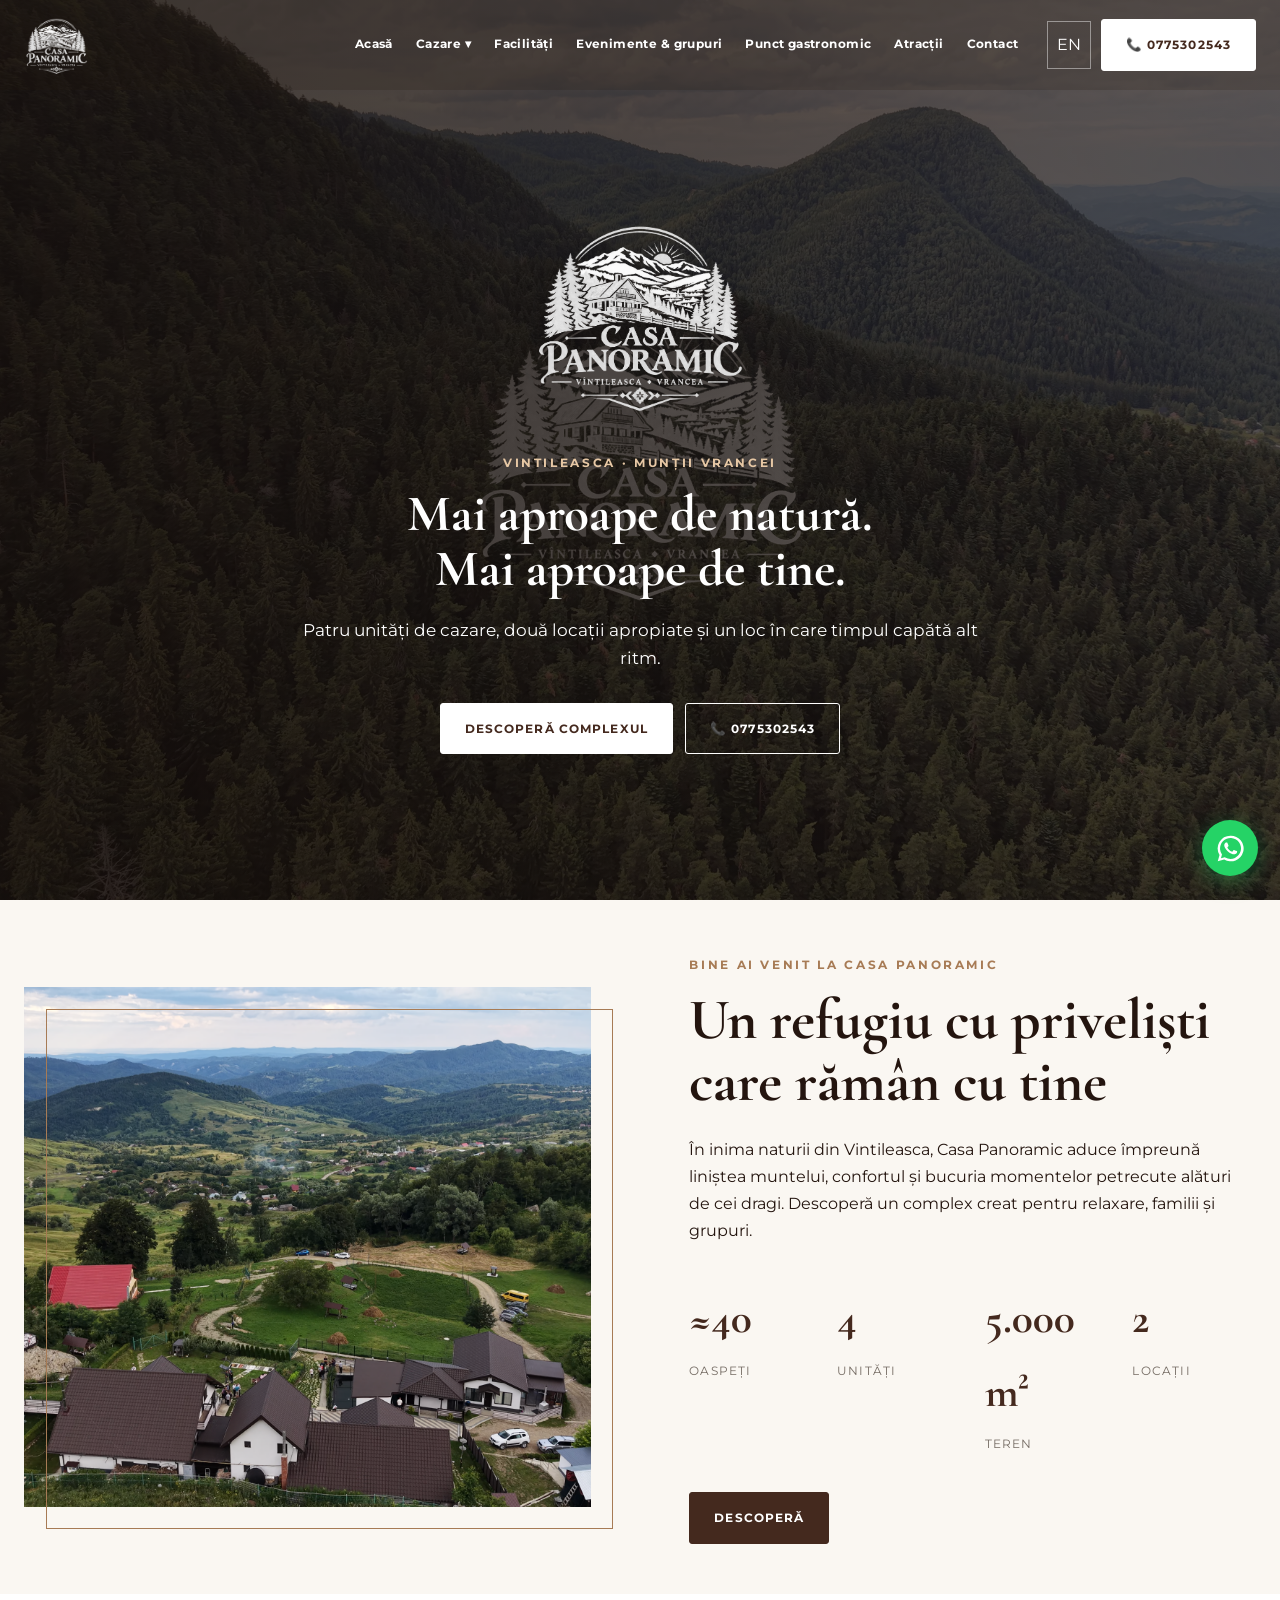
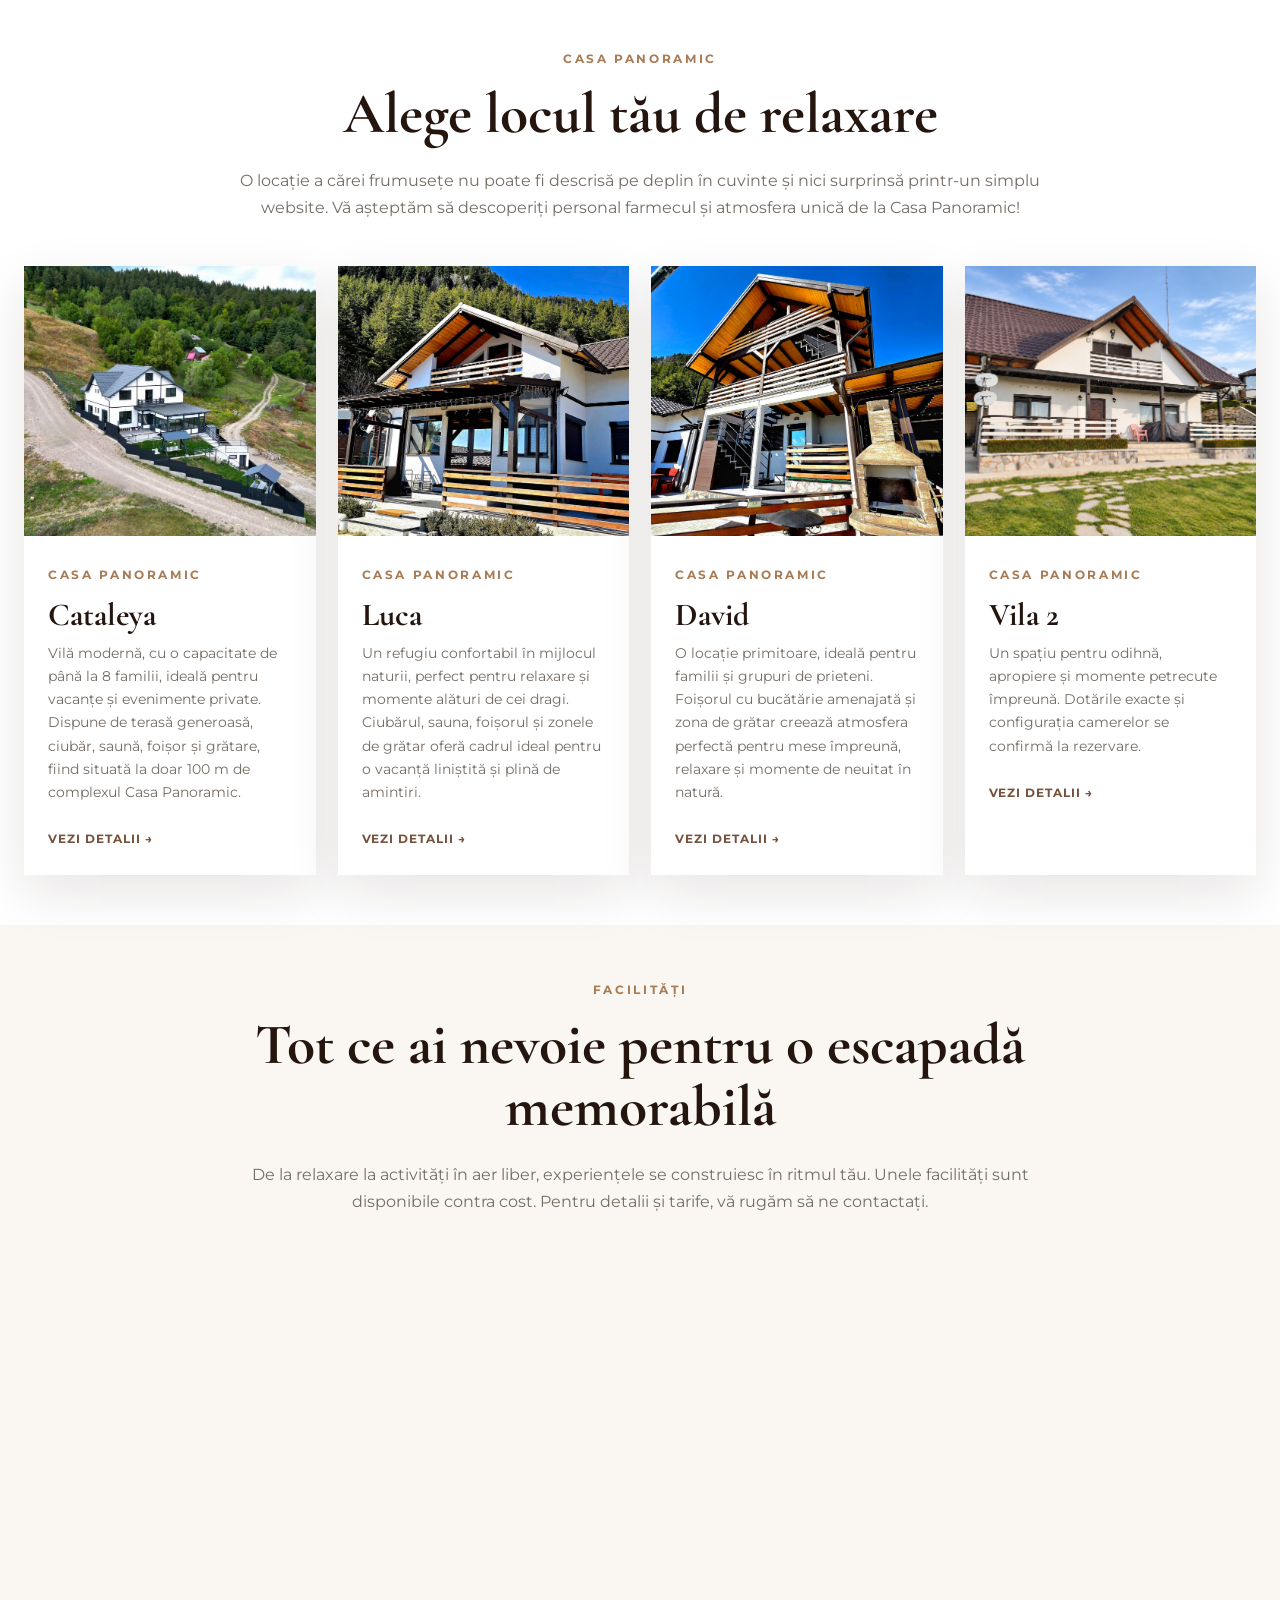
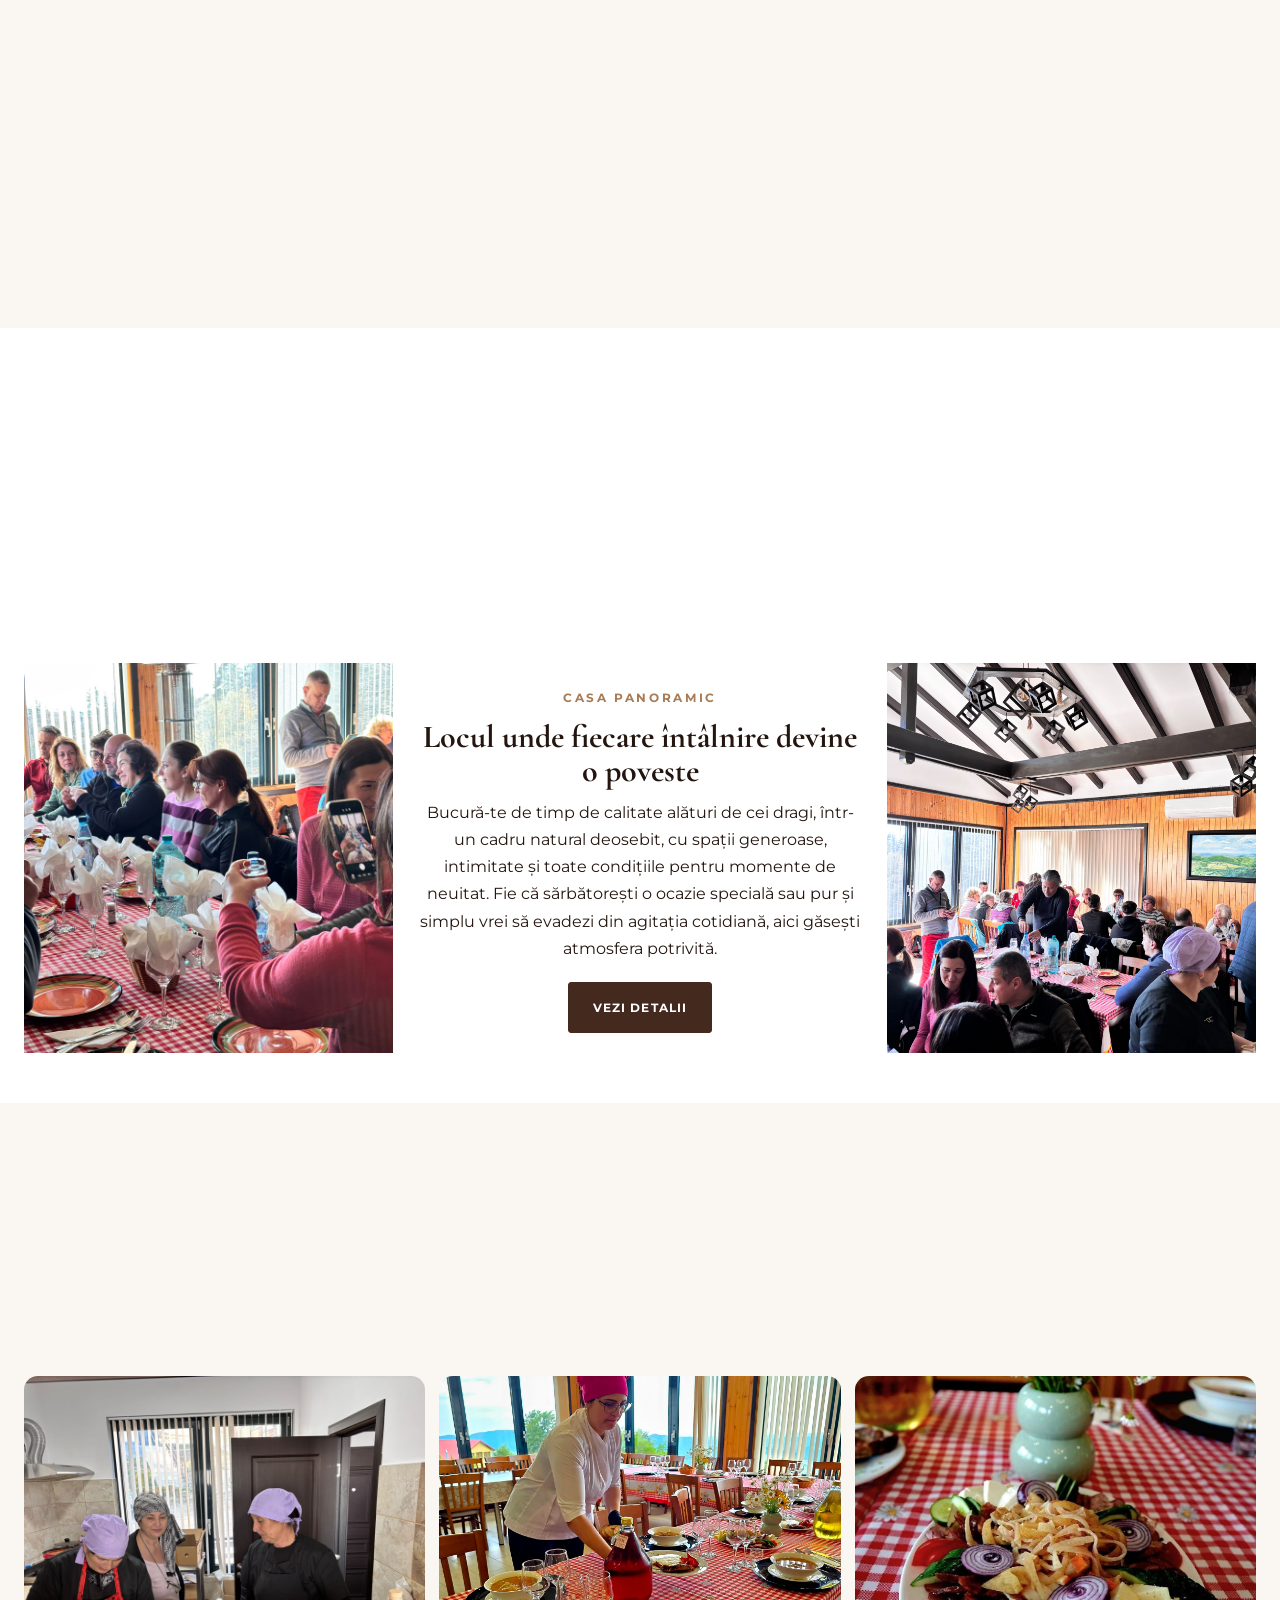
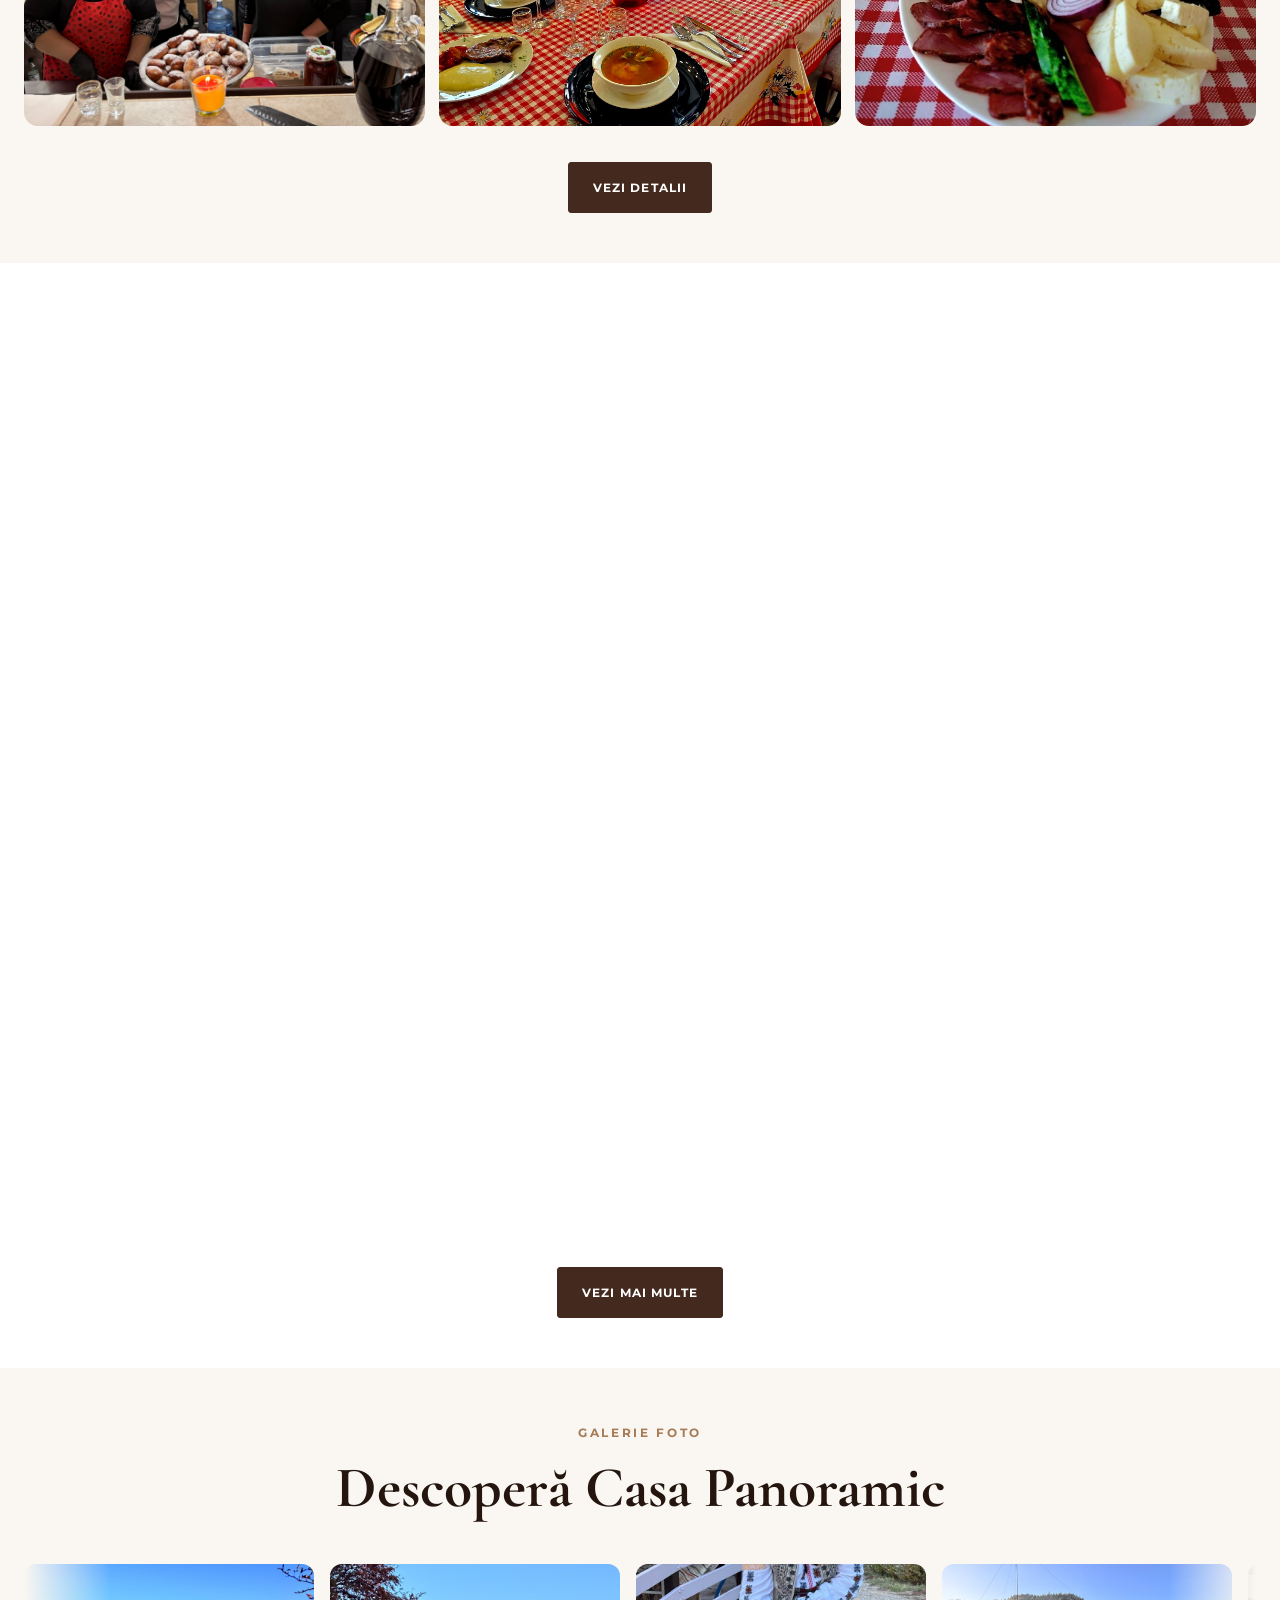
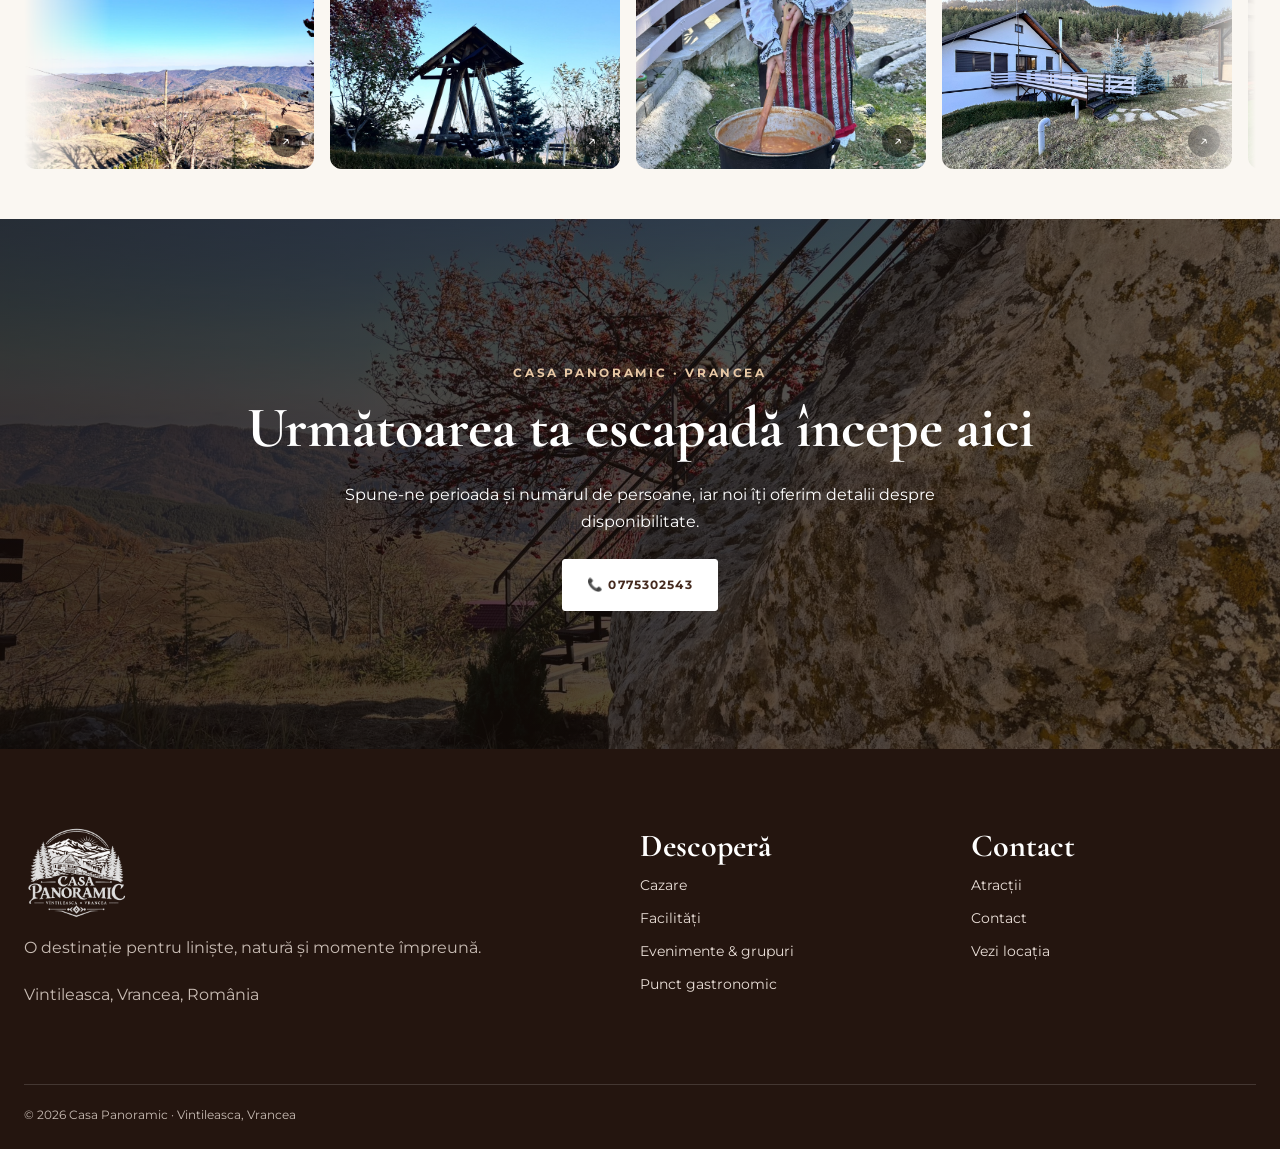
==== commit a6fb34c2: "Revise index.html for SEO and structure improvements Updated HTML structure and added SEO metadata f" ====
--- a/index.html
+++ b/index.html
@@ -1 +1,101 @@
-<!doctype html><html lang="ro"><head><meta charset="utf-8"><meta name="viewport" content="width=device-width,initial-scale=1"><meta name="theme-color" content="#44291e"><meta name="description" content="Casa Panoramic Vintileasca, Vrancea — cazare în natură, vile și case, facilități, evenimente și gastronomie locală."><link rel="preconnect" href="https://fonts.googleapis.com"><link rel="preconnect" href="https://fonts.gstatic.com" crossorigin><link href="https://fonts.googleapis.com/css2?family=Cormorant+Garamond:wght@400;500;600;700&family=Montserrat:wght@400;500;600;700&display=swap" rel="stylesheet"><link rel="stylesheet" href="style.css"><title>Casa Panoramic | Vintileasca</title></head><body><div id="app"></div><script src="config.js"></script><script src="site.js"></script></body></html>
+
+<!doctype html>
+<html lang="ro">
+<head>
+  <meta charset="utf-8">
+  <meta name="viewport" content="width=device-width, initial-scale=1">
+
+  <!-- SEO PRINCIPAL -->
+  <title>Casa Panoramic Vintileasca | Cazare în Vrancea, Vile și Case</title>
+
+  <meta name="description" content="Descoperă Casa Panoramic Vintileasca, Vrancea: vile și case de vacanță în mijlocul naturii, ciubăr, saună, foișoare, evenimente și gastronomie locală.">
+
+  <meta name="robots" content="index, follow, max-image-preview:large">
+
+  <meta name="author" content="Casa Panoramic Vintileasca">
+
+  <link rel="canonical" href="https://casapanoramic.ro/">
+
+  <!-- OPEN GRAPH - FACEBOOK / WHATSAPP -->
+  <meta property="og:type" content="website">
+  <meta property="og:locale" content="ro_RO">
+  <meta property="og:site_name" content="Casa Panoramic Vintileasca">
+
+  <meta property="og:title" content="Casa Panoramic Vintileasca | Cazare și Relaxare în Vrancea">
+
+  <meta property="og:description" content="Bucură-te de natură, liniște și confort la Casa Panoramic Vintileasca. Vile și case de vacanță, ciubăr, saună, evenimente și experiențe autentice.">
+
+  <meta property="og:url" content="https://casapanoramic.ro/">
+
+  <meta property="og:image" content="https://casapanoramic.ro/images/logo.png">
+  <meta property="og:image:alt" content="Casa Panoramic Vintileasca">
+
+  <!-- TWITTER / X -->
+  <meta name="twitter:card" content="summary_large_image">
+
+  <meta name="twitter:title" content="Casa Panoramic Vintileasca | Cazare în Vrancea">
+
+  <meta name="twitter:description" content="Vile și case de vacanță în Vintileasca, Vrancea. Natură, relaxare, ciubăr, saună și experiențe autentice.">
+
+  <meta name="twitter:image" content="https://casapanoramic.ro/images/logo.png">
+
+  <!-- TEMA -->
+  <meta name="theme-color" content="#44291e">
+
+  <!-- FONTURI -->
+  <link rel="preconnect" href="https://fonts.googleapis.com">
+  <link rel="preconnect" href="https://fonts.gstatic.com" crossorigin>
+
+  <link href="https://fonts.googleapis.com/css2?family=Cormorant+Garamond:wght@400;500;600;700&family=Montserrat:wght@400;500;600;700&display=swap" rel="stylesheet">
+
+  <!-- CSS -->
+  <link rel="stylesheet" href="style.css">
+
+  <!-- SCHEMA.ORG -->
+  <script type="application/ld+json">
+  {
+    "@context": "https://schema.org",
+    "@type": "LodgingBusiness",
+    "@id": "https://casapanoramic.ro/#lodging",
+    "name": "Casa Panoramic Vintileasca",
+    "url": "https://casapanoramic.ro/",
+    "description": "Complex de cazare în Vintileasca, Vrancea, cu vile și case de vacanță, facilități de relaxare, evenimente și experiențe gastronomice locale.",
+    "image": "https://casapanoramic.ro/images/logo.png",
+    "address": {
+      "@type": "PostalAddress",
+      "addressLocality": "Vintileasca",
+      "addressRegion": "Vrancea",
+      "addressCountry": "RO"
+    },
+    "amenityFeature": [
+      {
+        "@type": "LocationFeatureSpecification",
+        "name": "Ciubăr"
+      },
+      {
+        "@type": "LocationFeatureSpecification",
+        "name": "Saună"
+      },
+      {
+        "@type": "LocationFeatureSpecification",
+        "name": "Foișor"
+      },
+      {
+        "@type": "LocationFeatureSpecification",
+        "name": "Grătar"
+      }
+    ]
+  }
+  </script>
+
+</head>
+
+<body>
+
+  <div id="app"></div>
+
+  <script src="config.js"></script>
+  <script src="site.js"></script>
+
+</body>
+</html>
